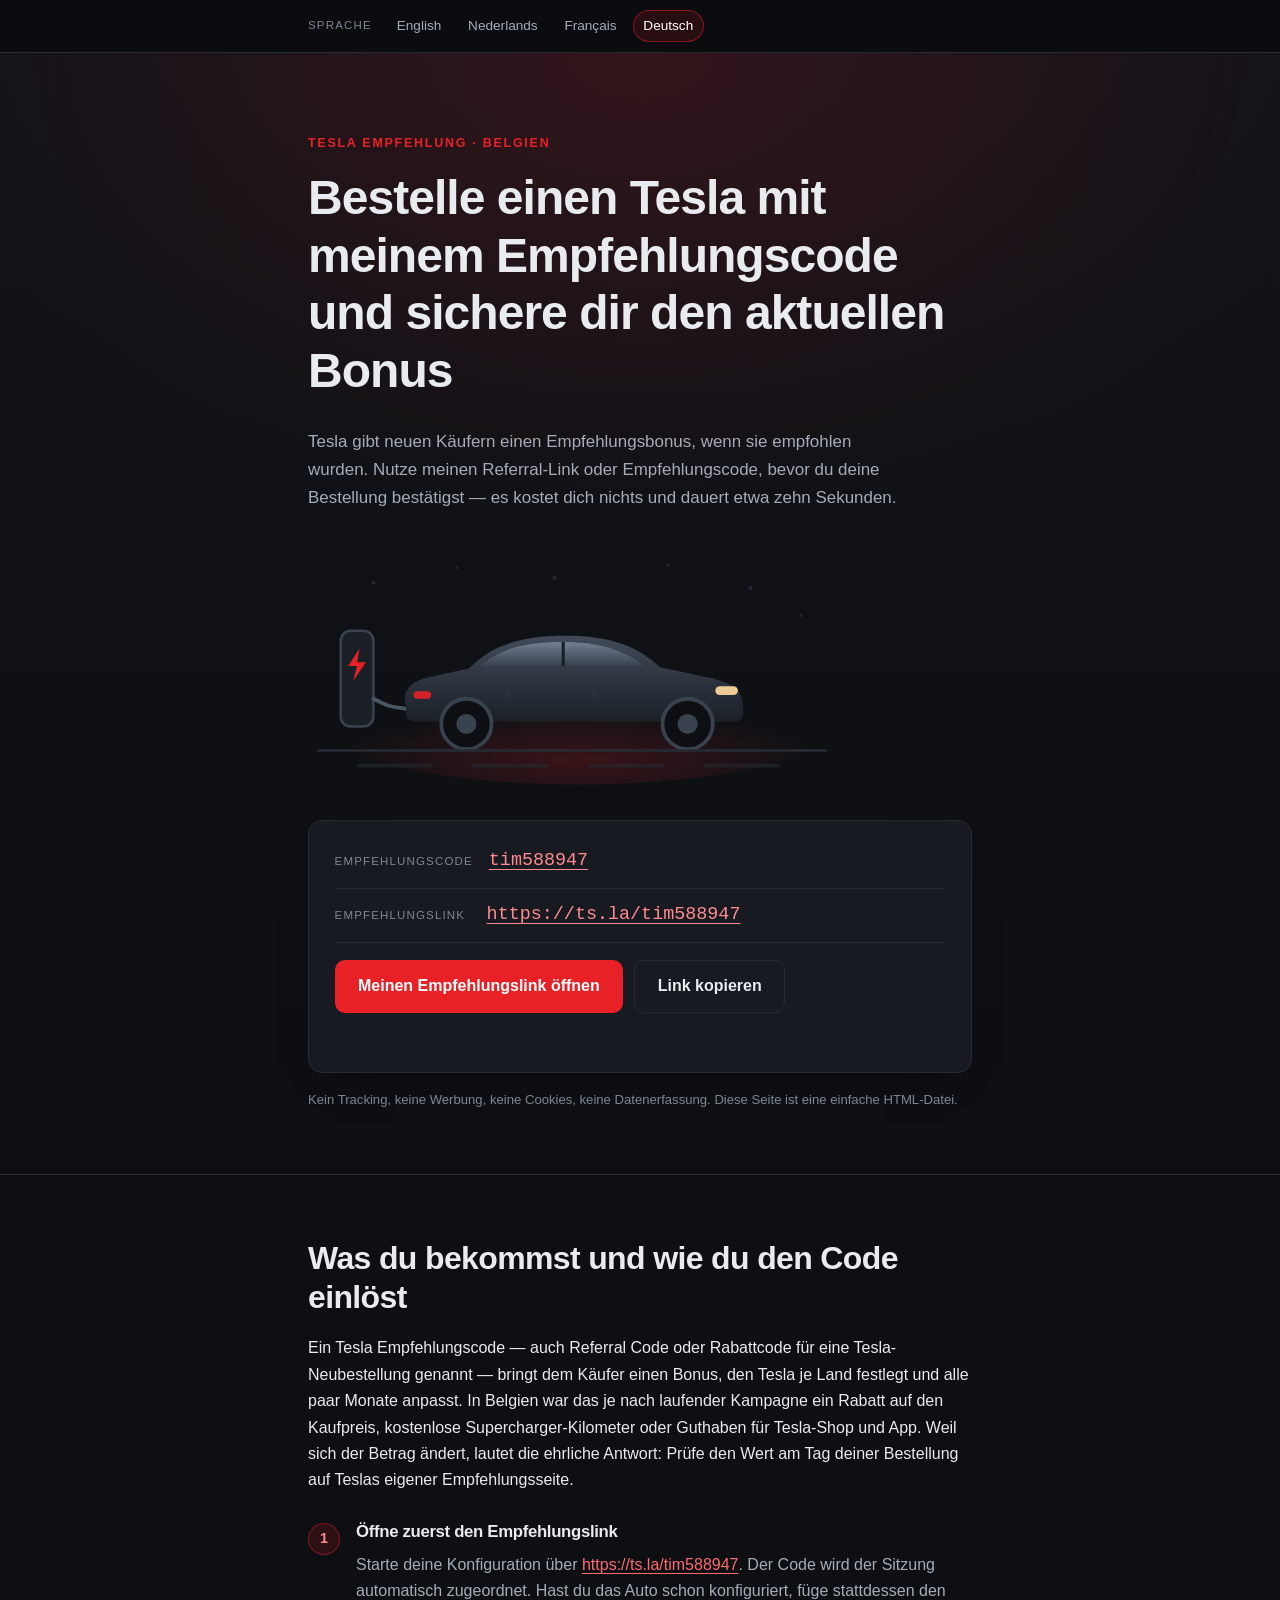
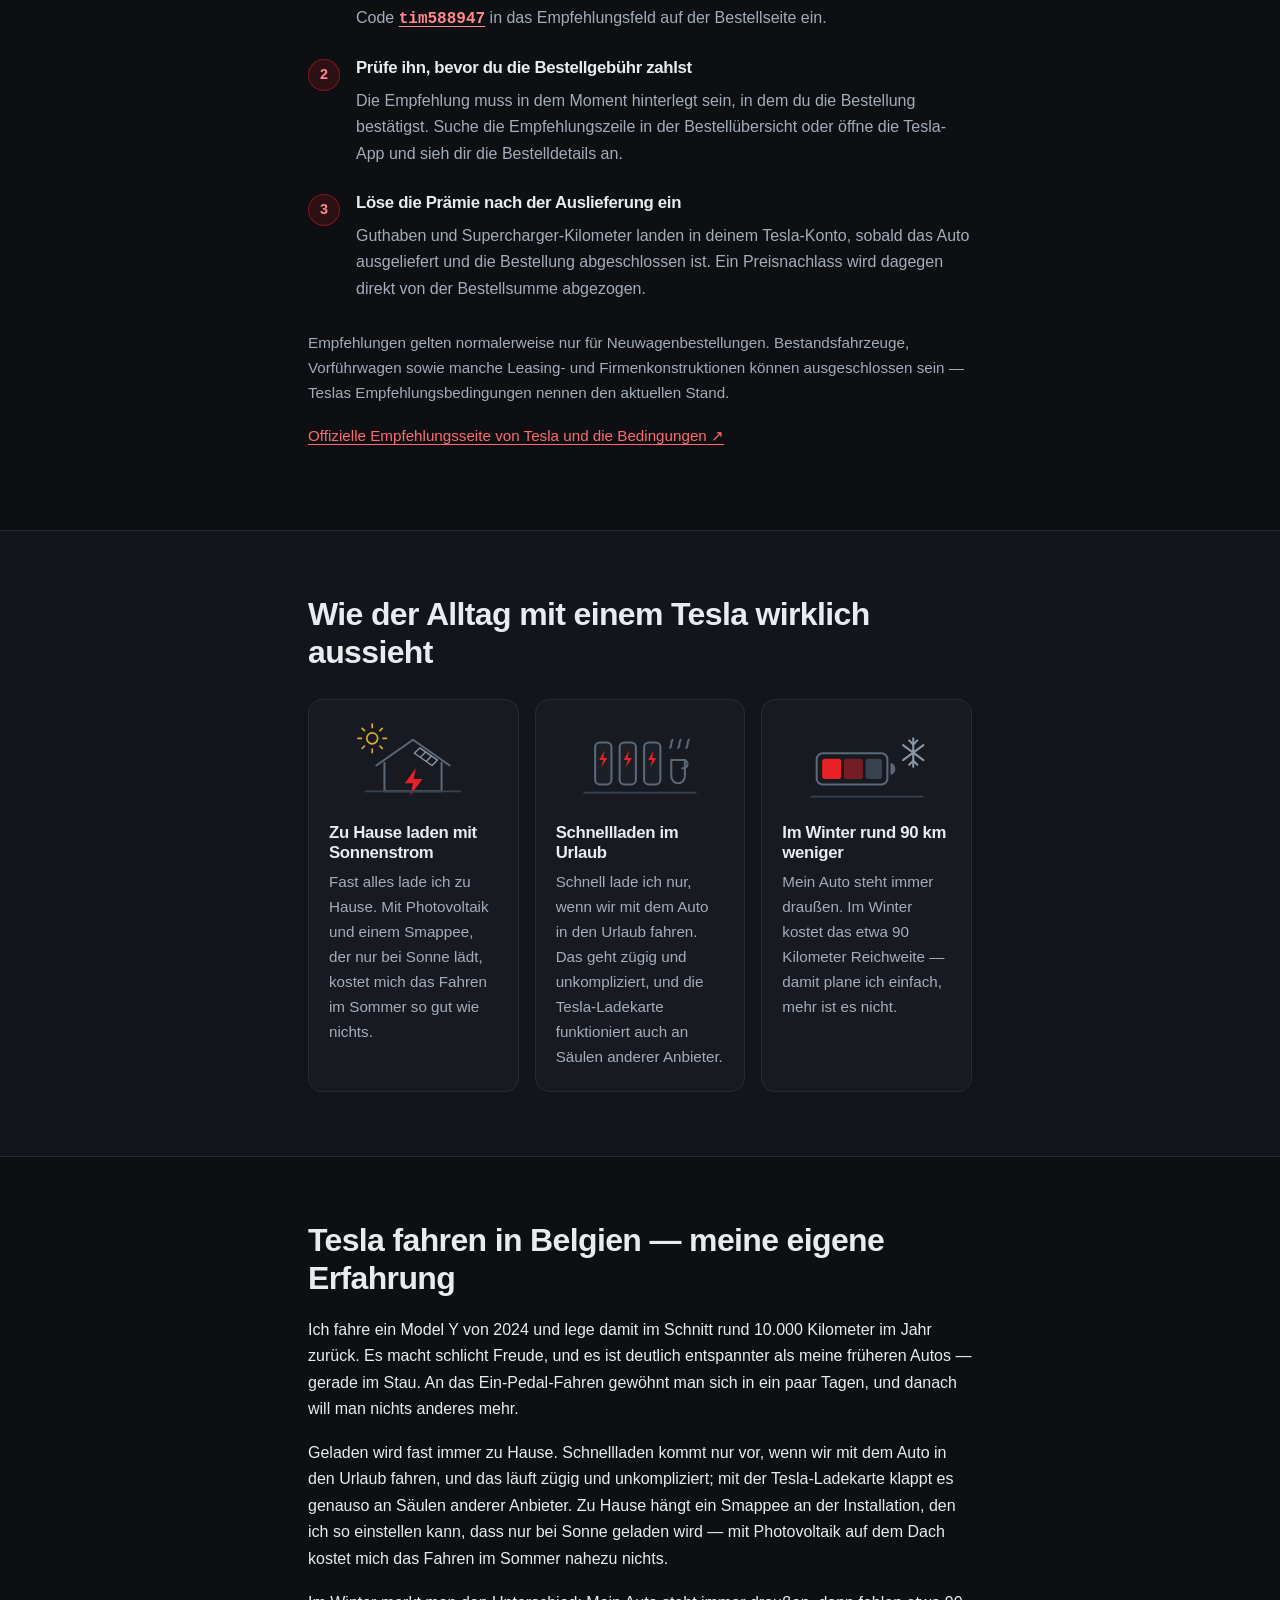
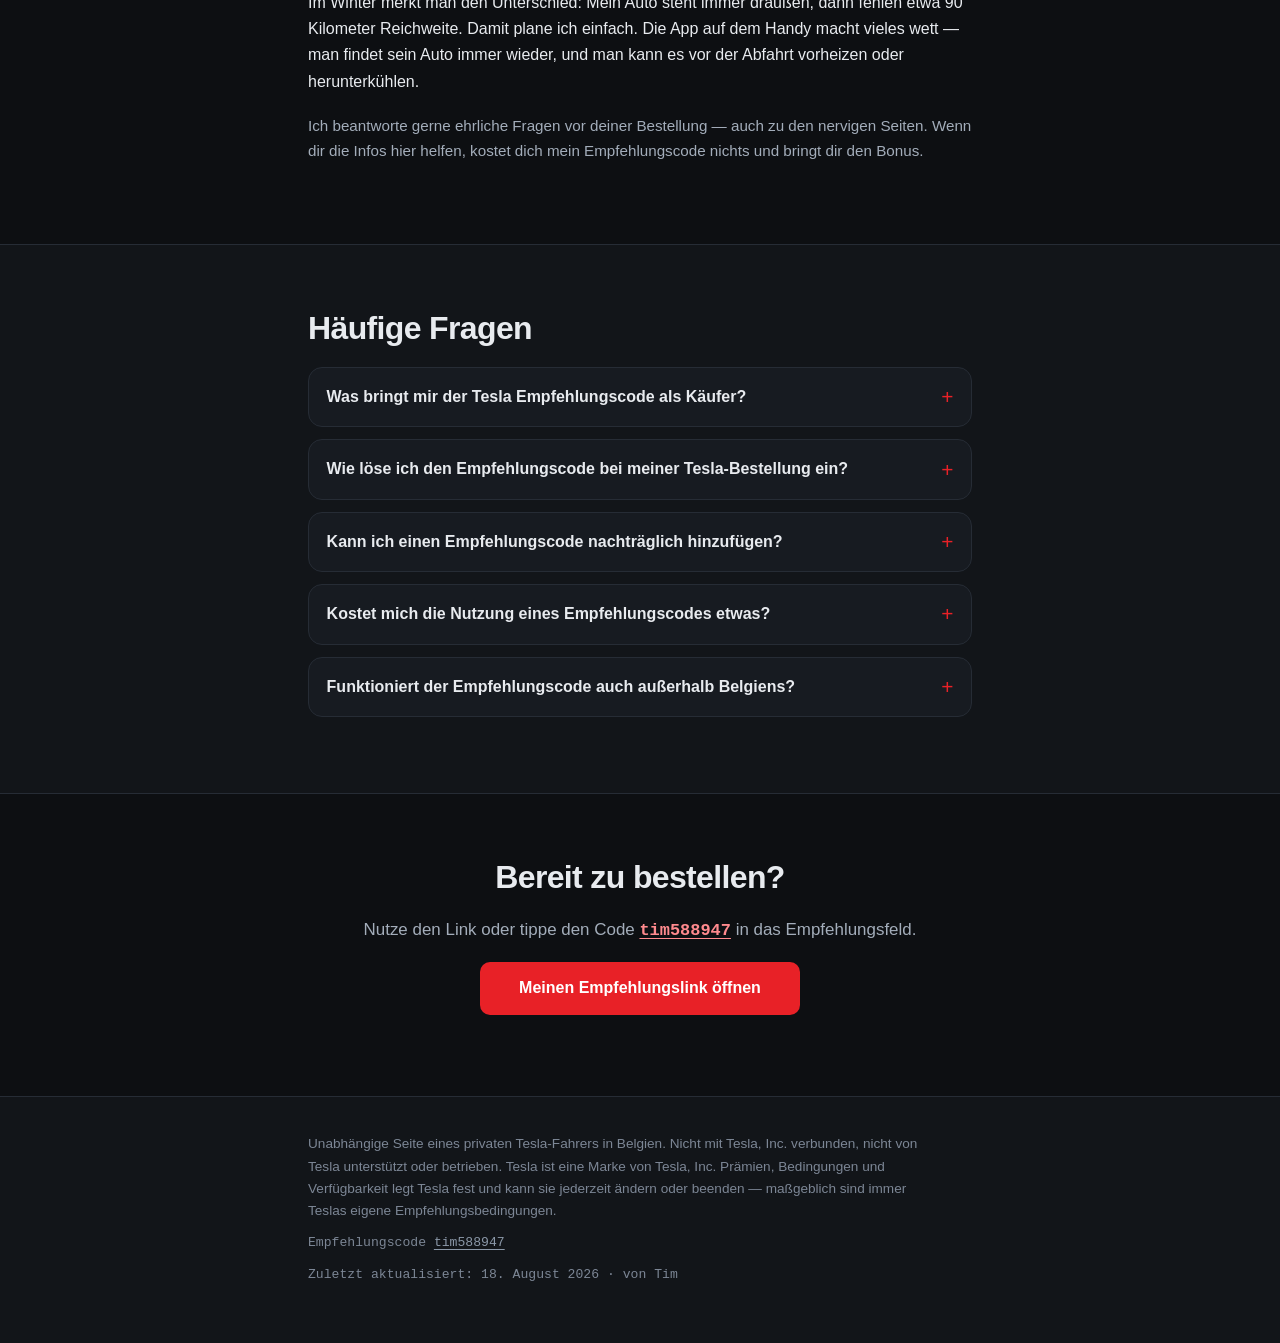
==== de.html @ b57e9cf2 "Replace the placeholder story with Tim's own experience The ownership section and the three cards ca" ====
<!doctype html>
<html lang="de">
<head>
<meta charset="utf-8">
<meta name="viewport" content="width=device-width, initial-scale=1">

<title>Tesla Empfehlungscode tim588947 — Bonus für deine Bestellung</title>
<meta name="description" content="Tesla Empfehlungscode tim588947 für deine Tesla-Bestellung. Link kopieren, Code vor der Bestätigung eintragen und den aktuellen Bonus sichern.">
<link rel="canonical" href="https://timdg01.github.io/tesla-referral/de.html">
<link rel="alternate" hreflang="en" href="https://timdg01.github.io/tesla-referral/">
<link rel="alternate" hreflang="nl" href="https://timdg01.github.io/tesla-referral/nl.html">
<link rel="alternate" hreflang="fr" href="https://timdg01.github.io/tesla-referral/fr.html">
<link rel="alternate" hreflang="de" href="https://timdg01.github.io/tesla-referral/de.html">
<link rel="alternate" hreflang="x-default" href="https://timdg01.github.io/tesla-referral/">
<meta name="theme-color" content="#0d0f12">
<meta name="robots" content="index, follow, max-image-preview:large, max-snippet:-1">

<!-- Open Graph -->
<meta property="og:type" content="website">
<meta property="og:site_name" content="Tesla referral · tim588947">
<meta property="og:title" content="Tesla Empfehlungscode tim588947 — Bonus für deine Bestellung">
<meta property="og:description" content="Tesla Empfehlungscode tim588947 für deine Tesla-Bestellung. Link kopieren, Code vor der Bestätigung eintragen und den aktuellen Bonus sichern.">
<meta property="og:url" content="https://timdg01.github.io/tesla-referral/de.html">
<meta property="og:locale" content="de_DE">
<meta property="og:locale:alternate" content="en_GB">
<meta property="og:locale:alternate" content="nl_BE">
<meta property="og:locale:alternate" content="fr_BE">
<meta property="og:image" content="https://timdg01.github.io/tesla-referral/img/og.png">
<meta property="og:image:width" content="1200">
<meta property="og:image:height" content="630">
<meta property="og:image:alt" content="Tesla referral code tim588947">

<!-- Twitter -->
<meta name="twitter:card" content="summary_large_image">
<meta name="twitter:title" content="Tesla Empfehlungscode tim588947 — Bonus für deine Bestellung">
<meta name="twitter:description" content="Tesla Empfehlungscode tim588947 für deine Tesla-Bestellung. Link kopieren, Code vor der Bestätigung eintragen und den aktuellen Bonus sichern.">
<meta name="twitter:image" content="https://timdg01.github.io/tesla-referral/img/og.png">
<meta name="twitter:image:alt" content="Tesla referral code tim588947">

<!-- Inline SVG favicon: no external request -->
<link rel="icon" href="data:image/svg+xml,%3Csvg xmlns='http://www.w3.org/2000/svg' viewBox='0 0 32 32'%3E%3Crect width='32' height='32' rx='7' fill='%230d0f12'/%3E%3Cpath d='M18.5 4L9 18h5.5L13 28l10-14.5h-5.5z' fill='%23e82127'/%3E%3C/svg%3E">

<link rel="stylesheet" href="style.css">
<script src="referral.js" defer></script>



<script type="application/ld+json">
{
  "@context": "https://schema.org",
  "@graph": [
    {
      "@type": "WebSite",
      "@id": "https://timdg01.github.io/tesla-referral/#website",
      "url": "https://timdg01.github.io/tesla-referral/",
      "name": "Tesla referral tim588947",
      "inLanguage": [
        "en",
        "nl",
        "fr",
        "de"
      ]
    },
    {
      "@type": "WebPage",
      "@id": "https://timdg01.github.io/tesla-referral/de.html#webpage",
      "url": "https://timdg01.github.io/tesla-referral/de.html",
      "name": "Tesla Empfehlungscode tim588947 — Bonus für deine Bestellung",
      "description": "Tesla Empfehlungscode tim588947 für deine Tesla-Bestellung. Link kopieren, Code vor der Bestätigung eintragen und den aktuellen Bonus sichern.",
      "inLanguage": "de",
      "isPartOf": {
        "@id": "https://timdg01.github.io/tesla-referral/#website"
      },
      "datePublished": "2026-08-18",
      "dateModified": "2026-08-18",
      "author": {
        "@type": "Person",
        "name": "Tim"
      },
      "primaryImageOfPage": {
        "@id": "https://timdg01.github.io/tesla-referral/img/og.png"
      }
    },
    {
      "@type": "FAQPage",
      "@id": "https://timdg01.github.io/tesla-referral/de.html#faq",
      "inLanguage": "de",
      "isPartOf": {
        "@id": "https://timdg01.github.io/tesla-referral/de.html#webpage"
      },
      "mainEntity": [
        {
          "@type": "Question",
          "name": "Was bringt mir der Tesla Empfehlungscode als Käufer?",
          "acceptedAnswer": {
            "@type": "Answer",
            "text": "Tesla legt die Prämie je Land fest und ändert sie regelmäßig. Je nach laufender Kampagne kann es ein Rabatt auf den Kaufpreis, kostenlose Supercharger-Kilometer oder Guthaben für die Tesla-App sein. Prüfe auf Teslas offizieller Empfehlungsseite, welcher Betrag am Tag deiner Bestellung gilt — diese Seite kann keinen konkreten Betrag versprechen."
          }
        },
        {
          "@type": "Question",
          "name": "Wie löse ich den Empfehlungscode bei meiner Tesla-Bestellung ein?",
          "acceptedAnswer": {
            "@type": "Answer",
            "text": "Öffne den Empfehlungslink, bevor du dein Auto konfigurierst, oder füge den Code in das Empfehlungsfeld auf der Bestellseite ein. Der Code muss hinterlegt sein, bevor du bestätigst und die Bestellgebühr zahlst. Prüfe danach, ob die Empfehlung in der Bestellübersicht oder in der Tesla-App erscheint."
          }
        },
        {
          "@type": "Question",
          "name": "Kann ich einen Empfehlungscode nachträglich hinzufügen?",
          "acceptedAnswer": {
            "@type": "Answer",
            "text": "Nein. Tesla zählt nur eine Empfehlung, die im Moment der Bestellung hinterlegt war. Nach der Bestätigung ist das Feld gesperrt, und der Support kann keinen Code mehr ergänzen. Wenn du noch nicht bestellt hast, nutze zuerst den Link."
          }
        },
        {
          "@type": "Question",
          "name": "Kostet mich die Nutzung eines Empfehlungscodes etwas?",
          "acceptedAnswer": {
            "@type": "Answer",
            "text": "Nein. Du zahlst exakt denselben Preis für das Auto. Das Empfehlungsprogramm ist Teslas eigenes Marketing: Der Käufer bekommt den aktuellen Bonus, der Empfehlende bekommt Guthaben von Tesla. Es gibt keine Zusatzkosten und keinen Vermittler."
          }
        },
        {
          "@type": "Question",
          "name": "Funktioniert der Empfehlungscode auch außerhalb Belgiens?",
          "acceptedAnswer": {
            "@type": "Answer",
            "text": "Der Code selbst ist nicht ans Land gebunden, die Prämie schon: Tesla steuert das Programm pro Markt, also kann das, was du in den Niederlanden, Frankreich oder Deutschland bekommst, von Belgien abweichen — in manchen Märkten ruht das Programm sogar. Prüfe vor der Bestellung Teslas Empfehlungsseite für dein Lieferland."
          }
        }
      ]
    }
  ]
}
</script>
</head>

<body>
<a class="skip-link" href="#main">Zum Inhalt springen</a>

<nav class="langbar" aria-label="Sprache">
  <div class="wrap">
    <span class="langbar-label">Sprache</span>
    <div class="langbar-links">
      <a href="./" hreflang="en" lang="en">English</a>
      <a href="nl.html" hreflang="nl" lang="nl">Nederlands</a>
      <a href="fr.html" hreflang="fr" lang="fr">Français</a>
      <a href="de.html" hreflang="de" lang="de" aria-current="page" class="is-current">Deutsch</a>
    </div>
  </div>
</nav>

<main id="main">

  <section class="hero">
    <div class="wrap">
      <p class="eyebrow">Tesla Empfehlung · Belgien</p>
      <h1>Bestelle einen Tesla mit meinem Empfehlungscode und sichere dir den aktuellen Bonus</h1>
      <p class="lede">Tesla gibt neuen Käufern einen Empfehlungsbonus, wenn sie empfohlen wurden. Nutze meinen Referral-Link oder Empfehlungscode, bevor du deine Bestellung bestätigst — es kostet dich nichts und dauert etwa zehn Sekunden.</p>

      <img class="hero-art" src="img/hero-car.svg" alt="Illustration eines Elektroautos, das nachts an einer Ladesäule hängt" width="420" height="200">

      <div class="card card--code">
        <div class="code-row">
          <span class="code-label">Empfehlungscode</span>
          <a class="code-value code-value--link" data-ref-link data-ref-code href="https://ts.la/tim588947" rel="nofollow noopener">tim588947</a>
        </div>
        <div class="code-row">
          <span class="code-label">Empfehlungslink</span>
          <a class="code-value code-value--link" data-ref-link data-ref-url href="https://ts.la/tim588947" rel="nofollow noopener">https://ts.la/tim588947</a>
        </div>

        <div class="actions">
          <a class="btn btn--primary" data-ref-link href="https://ts.la/tim588947" rel="nofollow noopener">Meinen Empfehlungslink öffnen</a>
          <button class="btn btn--ghost" type="button" data-copy="url"
                  data-copied-msg="In die Zwischenablage kopiert: " data-fail-msg="Kopieren fehlgeschlagen — der Link ist markiert, drücke Strg/Cmd + C.">
            <span class="btn-default">Link kopieren</span>
            <span class="btn-done">Kopiert</span>
          </button>
        </div>
        <p class="status" id="copy-status" role="status" aria-live="polite"></p>
      </div>

      <p class="micro">Kein Tracking, keine Werbung, keine Cookies, keine Datenerfassung. Diese Seite ist eine einfache HTML-Datei.</p>
    </div>
  </section>

  <section class="section" id="how-it-works" aria-labelledby="how-it-works-title">
    <div class="wrap">
      <h2 id="how-it-works-title">Was du bekommst und wie du den Code einlöst</h2>
      <p>Ein Tesla Empfehlungscode — auch Referral Code oder Rabattcode für eine Tesla-Neubestellung genannt — bringt dem Käufer einen Bonus, den Tesla je Land festlegt und alle paar Monate anpasst. In Belgien war das je nach laufender Kampagne ein Rabatt auf den Kaufpreis, kostenlose Supercharger-Kilometer oder Guthaben für Tesla-Shop und App. Weil sich der Betrag ändert, lautet die ehrliche Antwort: Prüfe den Wert am Tag deiner Bestellung auf Teslas eigener Empfehlungsseite.</p>

      <ol class="steps">
        <li>
          <h3>Öffne zuerst den Empfehlungslink</h3>
          <p>Starte deine Konfiguration über <a data-ref-link data-ref-url href="https://ts.la/tim588947" rel="nofollow noopener">https://ts.la/tim588947</a>. Der Code wird der Sitzung automatisch zugeordnet. Hast du das Auto schon konfiguriert, füge stattdessen den Code <a class="code-inline" data-ref-link data-ref-code href="https://ts.la/tim588947" rel="nofollow noopener">tim588947</a> in das Empfehlungsfeld auf der Bestellseite ein.</p>
        </li>
        <li>
          <h3>Prüfe ihn, bevor du die Bestellgebühr zahlst</h3>
          <p>Die Empfehlung muss in dem Moment hinterlegt sein, in dem du die Bestellung bestätigst. Suche die Empfehlungszeile in der Bestellübersicht oder öffne die Tesla-App und sieh dir die Bestelldetails an.</p>
        </li>
        <li>
          <h3>Löse die Prämie nach der Auslieferung ein</h3>
          <p>Guthaben und Supercharger-Kilometer landen in deinem Tesla-Konto, sobald das Auto ausgeliefert und die Bestellung abgeschlossen ist. Ein Preisnachlass wird dagegen direkt von der Bestellsumme abgezogen.</p>
        </li>
      </ol>

      <p class="note">Empfehlungen gelten normalerweise nur für Neuwagenbestellungen. Bestandsfahrzeuge, Vorführwagen sowie manche Leasing- und Firmenkonstruktionen können ausgeschlossen sein — Teslas Empfehlungsbedingungen nennen den aktuellen Stand.</p>
      <p class="note"><a class="out" href="https://www.tesla.com/support/referral-program" rel="noopener" target="_blank">Offizielle Empfehlungsseite von Tesla und die Bedingungen</a></p>
    </div>
  </section>

  <section class="section section--alt" id="ownership" aria-labelledby="gallery-title">
    <div class="wrap">
      <h2 id="gallery-title">Wie der Alltag mit einem Tesla wirklich aussieht</h2>
      <ul class="features">
        <li class="feature">
          <img src="img/home-charging.svg" alt="Zu Hause laden mit Sonnenstrom" width="200" height="140" loading="lazy" decoding="async">
          <h3>Zu Hause laden mit Sonnenstrom</h3>
          <p>Fast alles lade ich zu Hause. Mit Photovoltaik und einem Smappee, der nur bei Sonne lädt, kostet mich das Fahren im Sommer so gut wie nichts.</p>
        </li>
        <li class="feature">
          <img src="img/supercharger.svg" alt="Schnellladen im Urlaub" width="200" height="140" loading="lazy" decoding="async">
          <h3>Schnellladen im Urlaub</h3>
          <p>Schnell lade ich nur, wenn wir mit dem Auto in den Urlaub fahren. Das geht zügig und unkompliziert, und die Tesla-Ladekarte funktioniert auch an Säulen anderer Anbieter.</p>
        </li>
        <li class="feature">
          <img src="img/winter-range.svg" alt="Im Winter rund 90 km weniger" width="200" height="140" loading="lazy" decoding="async">
          <h3>Im Winter rund 90 km weniger</h3>
          <p>Mein Auto steht immer draußen. Im Winter kostet das etwa 90 Kilometer Reichweite — damit plane ich einfach, mehr ist es nicht.</p>
        </li>
      </ul>
    </div>
  </section>

  <section class="section" id="my-tesla" aria-labelledby="my-tesla-title">
    <div class="wrap">
      <h2 id="my-tesla-title">Tesla fahren in Belgien — meine eigene Erfahrung</h2>
      <p>Ich fahre ein Model Y von 2024 und lege damit im Schnitt rund 10.000 Kilometer im Jahr zurück. Es macht schlicht Freude, und es ist deutlich entspannter als meine früheren Autos — gerade im Stau. An das Ein-Pedal-Fahren gewöhnt man sich in ein paar Tagen, und danach will man nichts anderes mehr.</p>
      <p>Geladen wird fast immer zu Hause. Schnellladen kommt nur vor, wenn wir mit dem Auto in den Urlaub fahren, und das läuft zügig und unkompliziert; mit der Tesla-Ladekarte klappt es genauso an Säulen anderer Anbieter. Zu Hause hängt ein Smappee an der Installation, den ich so einstellen kann, dass nur bei Sonne geladen wird — mit Photovoltaik auf dem Dach kostet mich das Fahren im Sommer nahezu nichts.</p>
      <p>Im Winter merkt man den Unterschied: Mein Auto steht immer draußen, dann fehlen etwa 90 Kilometer Reichweite. Damit plane ich einfach. Die App auf dem Handy macht vieles wett — man findet sein Auto immer wieder, und man kann es vor der Abfahrt vorheizen oder herunterkühlen.</p>
      <p class="note">Ich beantworte gerne ehrliche Fragen vor deiner Bestellung — auch zu den nervigen Seiten. Wenn dir die Infos hier helfen, kostet dich mein Empfehlungscode nichts und bringt dir den Bonus.</p>
    </div>
  </section>

  <section class="section section--alt" id="faq" aria-labelledby="faq-title">
    <div class="wrap">
      <h2 id="faq-title">Häufige Fragen</h2>
      <details class="faq">
        <summary>Was bringt mir der Tesla Empfehlungscode als Käufer?</summary>
        <p>Tesla legt die Prämie je Land fest und ändert sie regelmäßig. Je nach laufender Kampagne kann es ein Rabatt auf den Kaufpreis, kostenlose Supercharger-Kilometer oder Guthaben für die Tesla-App sein. Prüfe auf Teslas offizieller Empfehlungsseite, welcher Betrag am Tag deiner Bestellung gilt — diese Seite kann keinen konkreten Betrag versprechen.</p>
      </details>
      <details class="faq">
        <summary>Wie löse ich den Empfehlungscode bei meiner Tesla-Bestellung ein?</summary>
        <p>Öffne den Empfehlungslink, bevor du dein Auto konfigurierst, oder füge den Code in das Empfehlungsfeld auf der Bestellseite ein. Der Code muss hinterlegt sein, bevor du bestätigst und die Bestellgebühr zahlst. Prüfe danach, ob die Empfehlung in der Bestellübersicht oder in der Tesla-App erscheint.</p>
      </details>
      <details class="faq">
        <summary>Kann ich einen Empfehlungscode nachträglich hinzufügen?</summary>
        <p>Nein. Tesla zählt nur eine Empfehlung, die im Moment der Bestellung hinterlegt war. Nach der Bestätigung ist das Feld gesperrt, und der Support kann keinen Code mehr ergänzen. Wenn du noch nicht bestellt hast, nutze zuerst den Link.</p>
      </details>
      <details class="faq">
        <summary>Kostet mich die Nutzung eines Empfehlungscodes etwas?</summary>
        <p>Nein. Du zahlst exakt denselben Preis für das Auto. Das Empfehlungsprogramm ist Teslas eigenes Marketing: Der Käufer bekommt den aktuellen Bonus, der Empfehlende bekommt Guthaben von Tesla. Es gibt keine Zusatzkosten und keinen Vermittler.</p>
      </details>
      <details class="faq">
        <summary>Funktioniert der Empfehlungscode auch außerhalb Belgiens?</summary>
        <p>Der Code selbst ist nicht ans Land gebunden, die Prämie schon: Tesla steuert das Programm pro Markt, also kann das, was du in den Niederlanden, Frankreich oder Deutschland bekommst, von Belgien abweichen — in manchen Märkten ruht das Programm sogar. Prüfe vor der Bestellung Teslas Empfehlungsseite für dein Lieferland.</p>
      </details>
    </div>
  </section>

  <section class="section section--cta" aria-labelledby="cta-title">
    <div class="wrap">
      <h2 id="cta-title">Bereit zu bestellen?</h2>
      <p class="lede">Nutze den Link oder tippe den Code <a class="code-inline" data-ref-link data-ref-code href="https://ts.la/tim588947" rel="nofollow noopener">tim588947</a> in das Empfehlungsfeld.</p>
      <p class="actions actions--center">
        <a class="btn btn--primary" data-ref-link href="https://ts.la/tim588947" rel="nofollow noopener">Meinen Empfehlungslink öffnen</a>
      </p>
    </div>
  </section>

</main>

<footer class="footer">
  <div class="wrap">
    <p>Unabhängige Seite eines privaten Tesla-Fahrers in Belgien. Nicht mit Tesla, Inc. verbunden, nicht von Tesla unterstützt oder betrieben. Tesla ist eine Marke von Tesla, Inc. Prämien, Bedingungen und Verfügbarkeit legt Tesla fest und kann sie jederzeit ändern oder beenden — maßgeblich sind immer Teslas eigene Empfehlungsbedingungen.</p>
    <p class="micro">Empfehlungscode <a class="code-link" data-ref-link data-ref-code href="https://ts.la/tim588947" rel="nofollow noopener">tim588947</a></p>
    <p class="micro">Zuletzt aktualisiert: <time datetime="2026-08-18">18. August 2026</time> · von Tim</p>
  </div>
</footer>

</body>
</html>
---- style.css ----
/* Tesla referral — mobile-first, dark theme, system fonts only, no external assets. */

:root {
  --bg: #0d0f12;
  --bg-alt: #121519;
  --card: #171b21;
  --line: #262c35;
  --text: #e8ebef;
  --muted: #a3adba;
  --accent: #e82127;
  --accent-soft: rgba(232, 33, 39, 0.14);
  --radius: 14px;
  --wrap: 44rem;
  --font: -apple-system, BlinkMacSystemFont, "Segoe UI", Roboto, "Helvetica Neue",
          Arial, "Noto Sans", sans-serif;
  --mono: ui-monospace, SFMono-Regular, "SF Mono", Menlo, Consolas,
          "Liberation Mono", monospace;
}

*, *::before, *::after { box-sizing: border-box; }

html { -webkit-text-size-adjust: 100%; scroll-behavior: smooth; }

body {
  margin: 0;
  background: var(--bg);
  color: var(--text);
  font-family: var(--font);
  font-size: 1rem;
  line-height: 1.65;
  -webkit-font-smoothing: antialiased;
}

.wrap {
  width: 100%;
  max-width: var(--wrap);
  margin-inline: auto;
  padding-inline: 1.25rem;
}

/* ---------- typography ---------- */

h1, h2, h3 { line-height: 1.2; margin: 0 0 0.6em; letter-spacing: -0.02em; }
h1 { font-size: clamp(1.9rem, 6vw, 3rem); font-weight: 700; }
h2 { font-size: clamp(1.4rem, 4.4vw, 2rem); font-weight: 650; }
h3 { font-size: 1.05rem; font-weight: 650; }
p { margin: 0 0 1.1rem; }
strong { color: #fff; font-weight: 650; }

a { color: #ff6b70; text-decoration: underline; text-underline-offset: 3px; }
a:hover { color: #ff9296; }

.eyebrow {
  margin: 0 0 1rem;
  font-size: 0.78rem;
  font-weight: 650;
  letter-spacing: 0.14em;
  text-transform: uppercase;
  color: var(--accent);
}

.lede { font-size: 1.06rem; color: var(--muted); max-width: 38rem; }
.note { color: var(--muted); font-size: 0.95rem; }
.micro { color: #7c8695; font-size: 0.82rem; margin: 0; }

.skip-link {
  position: absolute;
  left: -9999px;
  padding: 0.6rem 1rem;
  background: var(--accent);
  color: #fff;
  border-radius: 0 0 8px 0;
}
.skip-link:focus { left: 0; top: 0; z-index: 10; }

:focus-visible {
  outline: 2px solid #ff6b70;
  outline-offset: 3px;
  border-radius: 4px;
}

/* ---------- hero ---------- */

.hero {
  padding: 3.5rem 0 2.75rem;
  background:
    radial-gradient(80% 60% at 50% 0%, rgba(232, 33, 39, 0.16), transparent 70%),
    linear-gradient(180deg, #101318 0%, var(--bg) 100%);
  border-bottom: 1px solid var(--line);
}

.card {
  background: var(--card);
  border: 1px solid var(--line);
  border-radius: var(--radius);
  padding: 1.25rem;
  margin: 1.75rem 0 1rem;
}

.card--code { box-shadow: 0 18px 40px -28px rgba(0, 0, 0, 0.9); }

.code-row {
  display: flex;
  flex-direction: column;
  gap: 0.15rem;
  padding: 0.7rem 0;
  border-bottom: 1px solid var(--line);
}
.code-row:first-child { padding-top: 0; }

.code-label {
  font-size: 0.72rem;
  letter-spacing: 0.1em;
  text-transform: uppercase;
  color: #7c8695;
}

.code-value {
  font-family: var(--mono);
  font-size: 1.05rem;
  color: #fff;
  word-break: break-all;
}
.code-value--link { color: #ff8a8e; text-decoration: underline; text-underline-offset: 4px; }
.code-value--link:hover { color: #ffb3b6; }

/* the referral code where it appears inside a sentence */
.code-inline {
  font-family: var(--mono);
  font-weight: 650;
  color: #ff8a8e;
  white-space: nowrap;
  text-underline-offset: 3px;
}
.out::after { content: " \2197"; text-decoration: none; }
.code-link { color: #8b98a8; text-underline-offset: 3px; }
.code-link:hover { color: #ff8a8e; }

/* ---------- buttons ---------- */

.actions {
  display: flex;
  flex-wrap: wrap;
  gap: 0.7rem;
  margin-top: 1.1rem;
}
.actions--center { justify-content: center; }

.btn {
  flex: 1 1 12rem;
  display: inline-flex;
  align-items: center;
  justify-content: center;
  min-height: 3rem;
  padding: 0.75rem 1.4rem;
  border: 1px solid transparent;
  border-radius: 10px;
  font: inherit;
  font-weight: 650;
  text-decoration: none;
  cursor: pointer;
  transition: background-color 0.15s ease, border-color 0.15s ease, transform 0.1s ease;
}
.btn:active { transform: translateY(1px); }

.btn--primary { background: var(--accent); color: #fff; }
.btn--primary:hover { background: #ff3238; color: #fff; }

.btn--ghost {
  background: transparent;
  border-color: var(--line);
  color: var(--text);
}
.btn--ghost:hover { border-color: #3b4552; background: #1c2129; }

.btn-done { display: none; }
.btn.is-copied { border-color: var(--accent); color: #ff8a8e; background: var(--accent-soft); }
.btn.is-copied .btn-default { display: none; }
.btn.is-copied .btn-done { display: inline; }

.status {
  min-height: 1.4rem;
  margin: 0.7rem 0 0;
  font-size: 0.85rem;
  color: var(--muted);
}

/* ---------- sections ---------- */

.section { padding: 3rem 0; }
.section--alt { background: var(--bg-alt); border-block: 1px solid var(--line); }
.section--cta { text-align: center; padding-bottom: 3.5rem; }
.section--cta .lede { margin-inline: auto; }
.section--cta .actions { justify-content: center; }
.section--cta .btn { flex: 0 1 20rem; }

.steps {
  list-style: none;
  counter-reset: step;
  margin: 1.75rem 0;
  padding: 0;
}
.steps li {
  counter-increment: step;
  position: relative;
  padding: 0 0 0 3rem;
  margin-bottom: 1.6rem;
}
.steps li::before {
  content: counter(step);
  position: absolute;
  left: 0;
  top: 0.05rem;
  width: 2rem;
  height: 2rem;
  display: grid;
  place-items: center;
  border-radius: 50%;
  background: var(--accent-soft);
  border: 1px solid rgba(232, 33, 39, 0.45);
  color: #ff8a8e;
  font-size: 0.9rem;
  font-weight: 700;
  font-variant-numeric: tabular-nums;
}
.steps p { margin: 0; color: var(--muted); }

/* ---------- faq ---------- */

.faq {
  border: 1px solid var(--line);
  border-radius: var(--radius);
  background: var(--card);
  margin-bottom: 0.75rem;
  overflow: hidden;
}
.faq summary {
  padding: 1rem 2.75rem 1rem 1.1rem;
  font-weight: 650;
  cursor: pointer;
  list-style: none;
  position: relative;
}
.faq summary::-webkit-details-marker { display: none; }
.faq summary::after {
  content: "+";
  position: absolute;
  right: 1.1rem;
  top: 50%;
  transform: translateY(-50%);
  font-size: 1.3rem;
  font-weight: 400;
  color: var(--accent);
  line-height: 1;
}
.faq[open] summary::after { content: "\2212"; }
.faq[open] summary { border-bottom: 1px solid var(--line); }
.faq p { margin: 0; padding: 1rem 1.1rem; color: var(--muted); }

/* ---------- footer ---------- */

.footer {
  padding: 2.25rem 0 3rem;
  border-top: 1px solid var(--line);
  background: var(--bg-alt);
  color: #7c8695;
  font-size: 0.85rem;
}
.footer p { margin: 0 0 0.6rem; max-width: 40rem; }
.footer .micro { font-family: var(--mono); }

/* ---------- language bar ---------- */

.langbar {
  background: #0a0c0f;
  border-bottom: 1px solid var(--line);
  font-size: 0.85rem;
}
.langbar .wrap {
  display: flex;
  flex-wrap: wrap;
  align-items: center;
  gap: 0.4rem 0.9rem;
  padding-block: 0.6rem;
}
.langbar-label {
  color: #7c8695;
  font-size: 0.72rem;
  letter-spacing: 0.1em;
  text-transform: uppercase;
}
.langbar-links { display: flex; flex-wrap: wrap; gap: 0.35rem; }
.langbar a {
  padding: 0.25rem 0.6rem;
  border-radius: 999px;
  border: 1px solid transparent;
  color: var(--muted);
  text-decoration: none;
}
.langbar a:hover { color: #fff; border-color: var(--line); }
.langbar a.is-current {
  color: #fff;
  border-color: rgba(232, 33, 39, 0.5);
  background: var(--accent-soft);
}

/* ---------- illustrations ---------- */

.hero-art {
  display: block;
  width: 100%;
  max-width: 27rem;
  height: auto;
  margin: 1.75rem 0 0;
}

.features {
  list-style: none;
  margin: 1.75rem 0 0;
  padding: 0;
  display: grid;
  gap: 1rem;
}
.feature {
  background: var(--card);
  border: 1px solid var(--line);
  border-radius: var(--radius);
  padding: 1.1rem 1.25rem 1.35rem;
}
.feature img {
  display: block;
  width: 100%;
  max-width: 10rem;
  height: auto;
  margin: 0 auto 0.6rem;
}
.feature h3 { margin-bottom: 0.35rem; }
.feature p { margin: 0; color: var(--muted); font-size: 0.95rem; }

/* ---------- larger screens ---------- */

@media (min-width: 40rem) {
  .hero { padding: 5rem 0 4rem; }
  .section { padding: 4rem 0; }
  .card { padding: 1.6rem; }
  .code-row {
    flex-direction: row;
    align-items: baseline;
    gap: 1rem;
  }
  .code-label { flex: 0 0 8.5rem; }
  .code-value { font-size: 1.15rem; }
  .btn { flex: 0 1 auto; }
  .hero-art { max-width: 33rem; }
  .features { grid-template-columns: repeat(3, 1fr); }
  .feature img { max-width: 8.5rem; }
}

@media (prefers-reduced-motion: reduce) {
  html { scroll-behavior: auto; }
  * { transition: none !important; animation: none !important; }
}
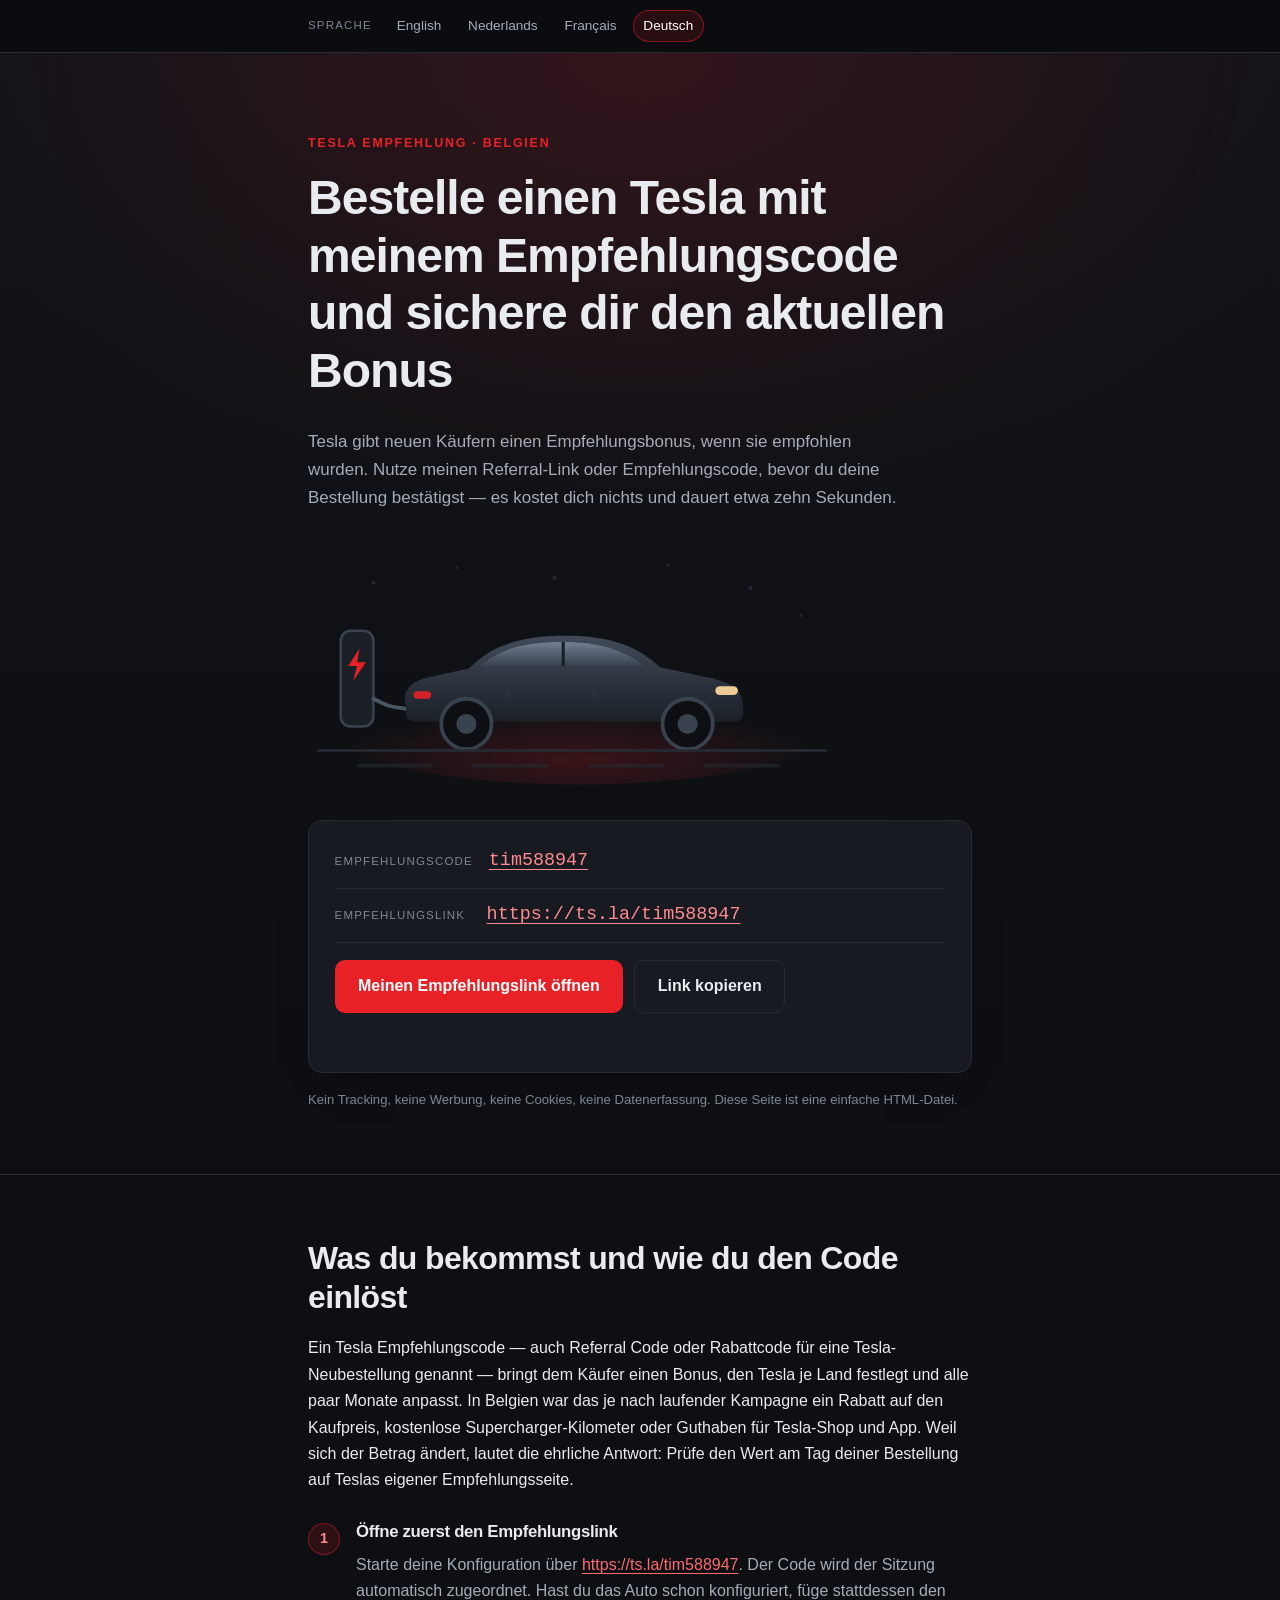
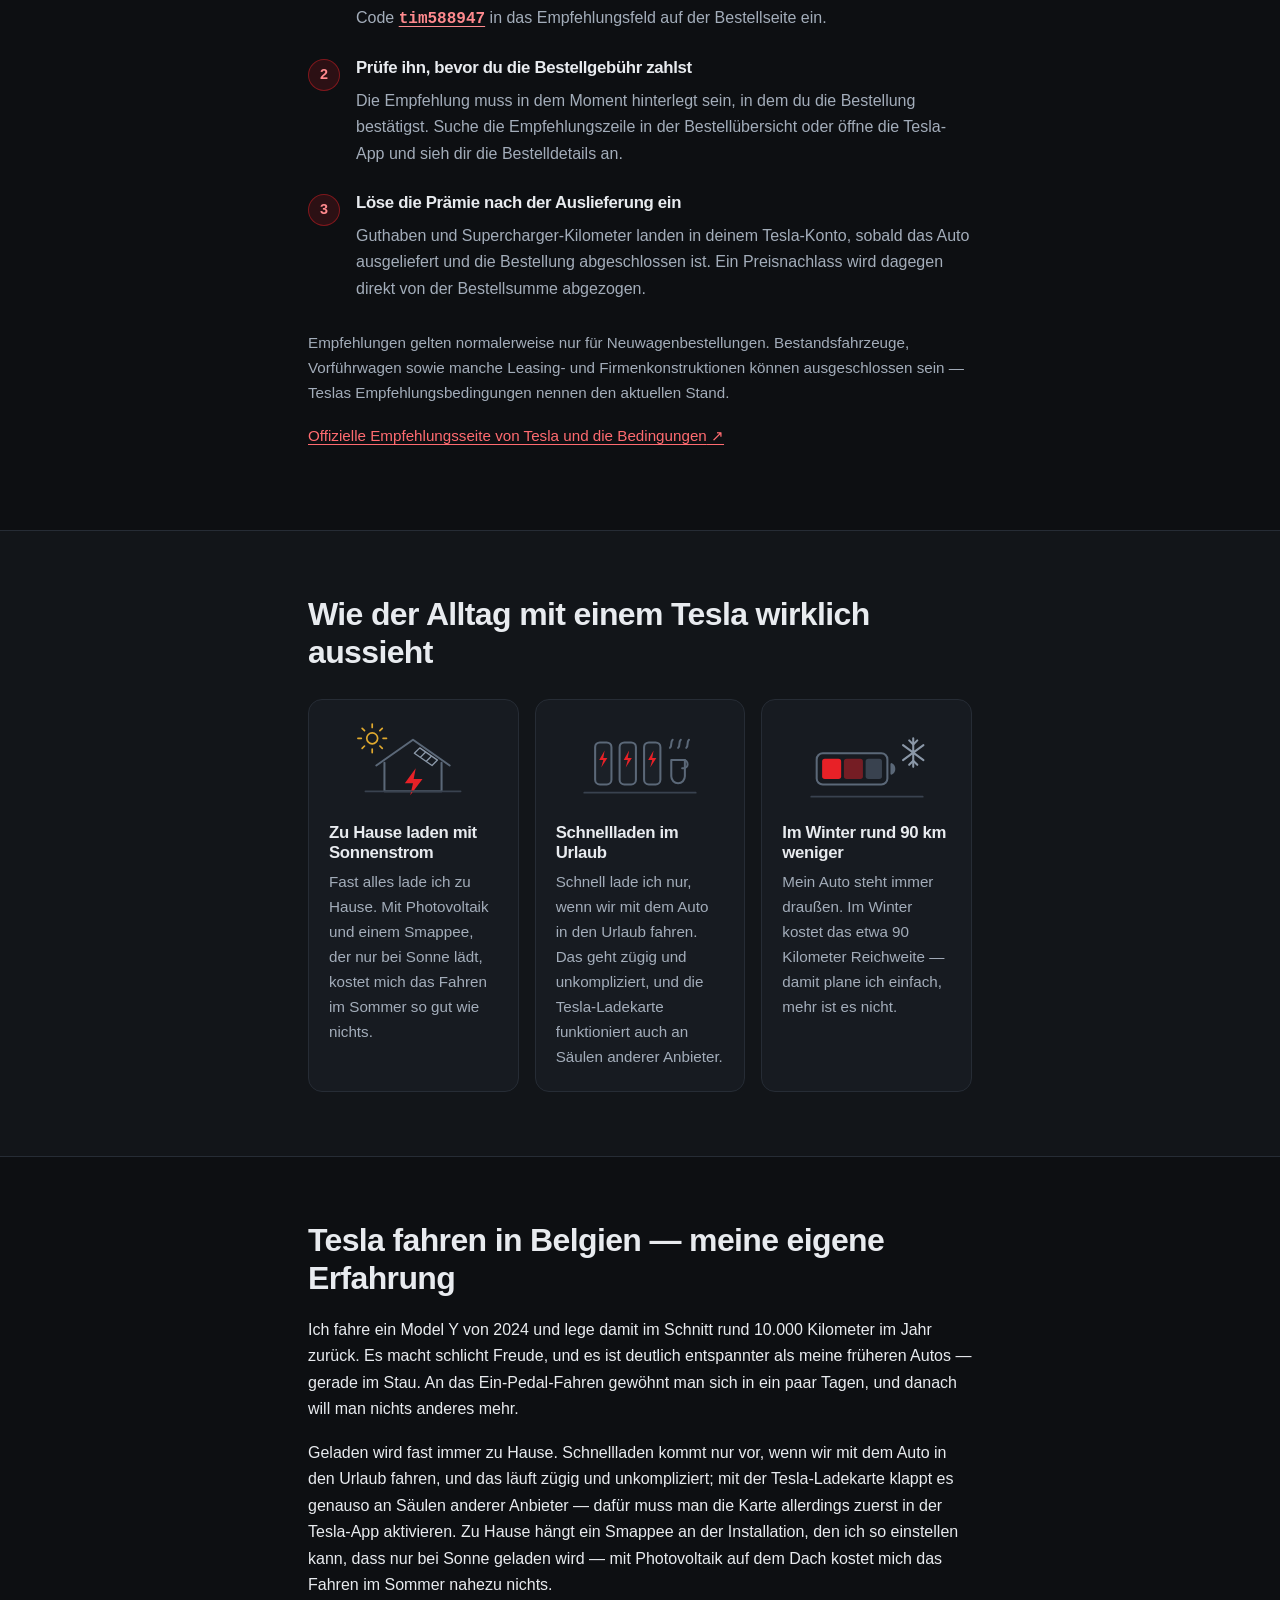
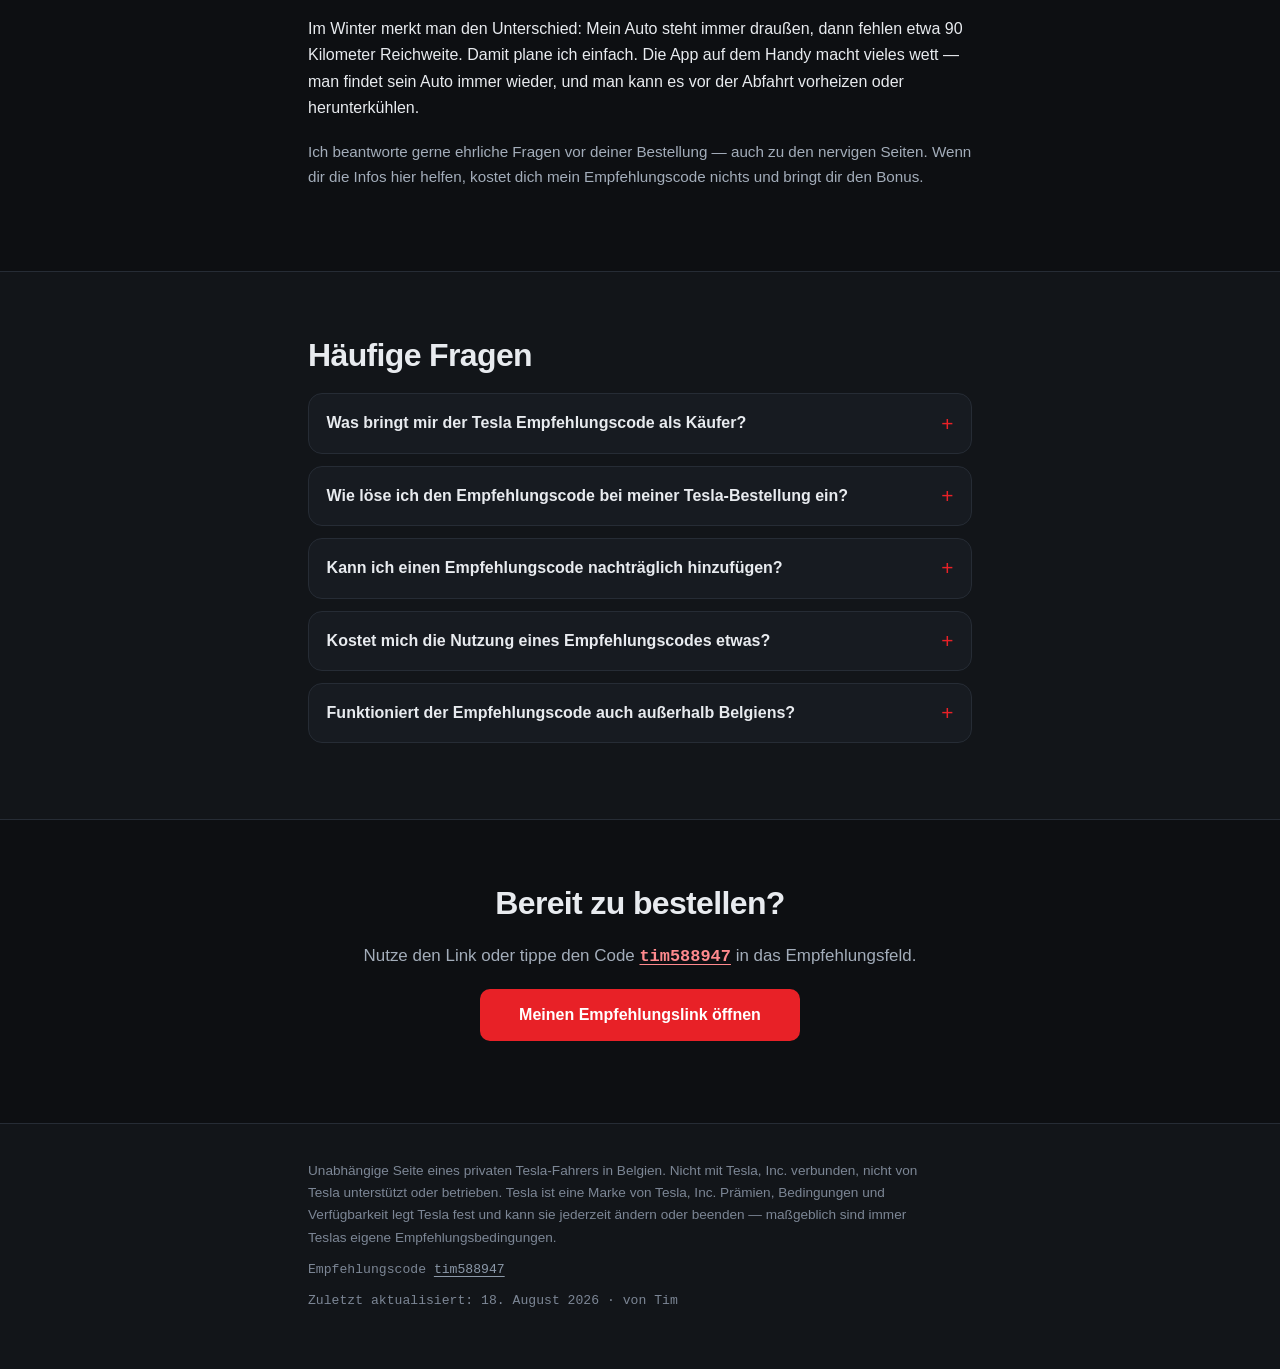
==== commit a71fe2d3: "Note that the Tesla card needs activating in the app Charging at third-party chargers with the Tesla" ====
--- a/de.html
+++ b/de.html
@@ -238,7 +238,7 @@
     <div class="wrap">
       <h2 id="my-tesla-title">Tesla fahren in Belgien — meine eigene Erfahrung</h2>
       <p>Ich fahre ein Model Y von 2024 und lege damit im Schnitt rund 10.000 Kilometer im Jahr zurück. Es macht schlicht Freude, und es ist deutlich entspannter als meine früheren Autos — gerade im Stau. An das Ein-Pedal-Fahren gewöhnt man sich in ein paar Tagen, und danach will man nichts anderes mehr.</p>
-      <p>Geladen wird fast immer zu Hause. Schnellladen kommt nur vor, wenn wir mit dem Auto in den Urlaub fahren, und das läuft zügig und unkompliziert; mit der Tesla-Ladekarte klappt es genauso an Säulen anderer Anbieter. Zu Hause hängt ein Smappee an der Installation, den ich so einstellen kann, dass nur bei Sonne geladen wird — mit Photovoltaik auf dem Dach kostet mich das Fahren im Sommer nahezu nichts.</p>
+      <p>Geladen wird fast immer zu Hause. Schnellladen kommt nur vor, wenn wir mit dem Auto in den Urlaub fahren, und das läuft zügig und unkompliziert; mit der Tesla-Ladekarte klappt es genauso an Säulen anderer Anbieter — dafür muss man die Karte allerdings zuerst in der Tesla-App aktivieren. Zu Hause hängt ein Smappee an der Installation, den ich so einstellen kann, dass nur bei Sonne geladen wird — mit Photovoltaik auf dem Dach kostet mich das Fahren im Sommer nahezu nichts.</p>
       <p>Im Winter merkt man den Unterschied: Mein Auto steht immer draußen, dann fehlen etwa 90 Kilometer Reichweite. Damit plane ich einfach. Die App auf dem Handy macht vieles wett — man findet sein Auto immer wieder, und man kann es vor der Abfahrt vorheizen oder herunterkühlen.</p>
       <p class="note">Ich beantworte gerne ehrliche Fragen vor deiner Bestellung — auch zu den nervigen Seiten. Wenn dir die Infos hier helfen, kostet dich mein Empfehlungscode nichts und bringt dir den Bonus.</p>
     </div>
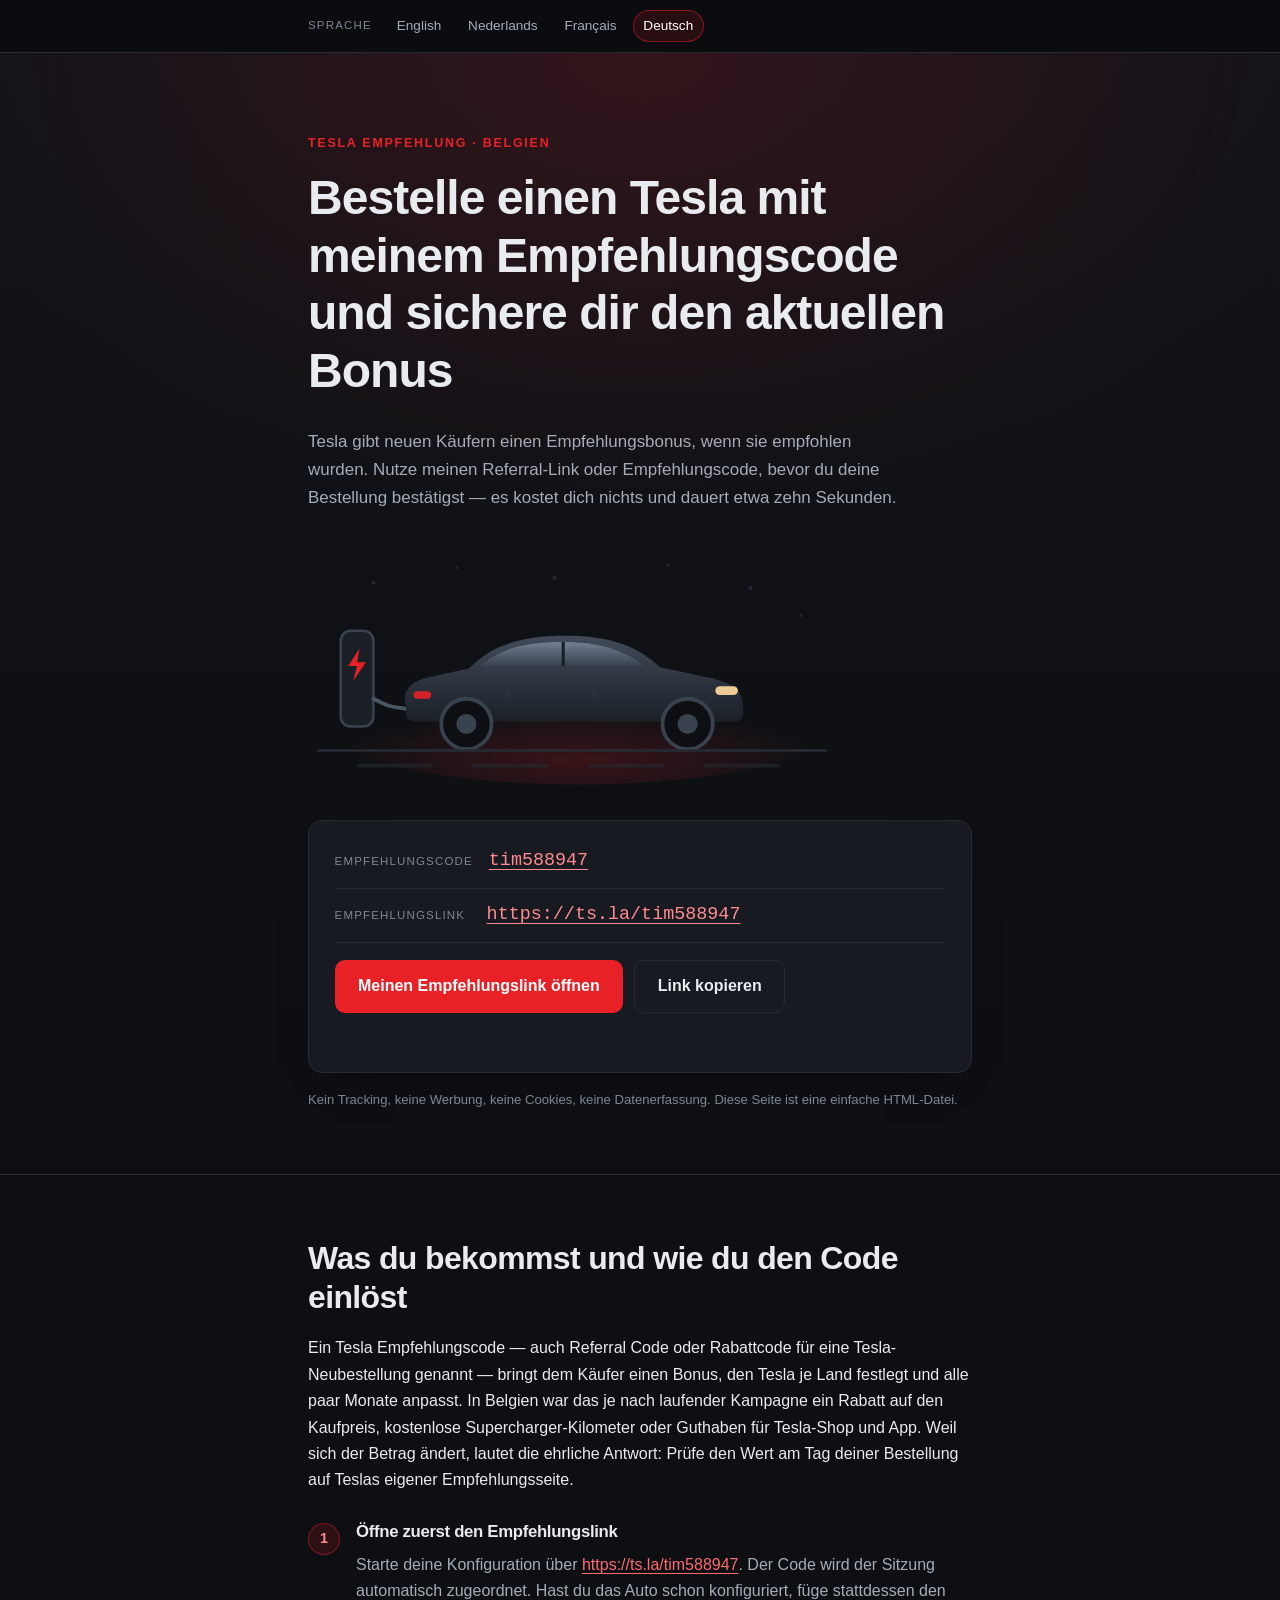
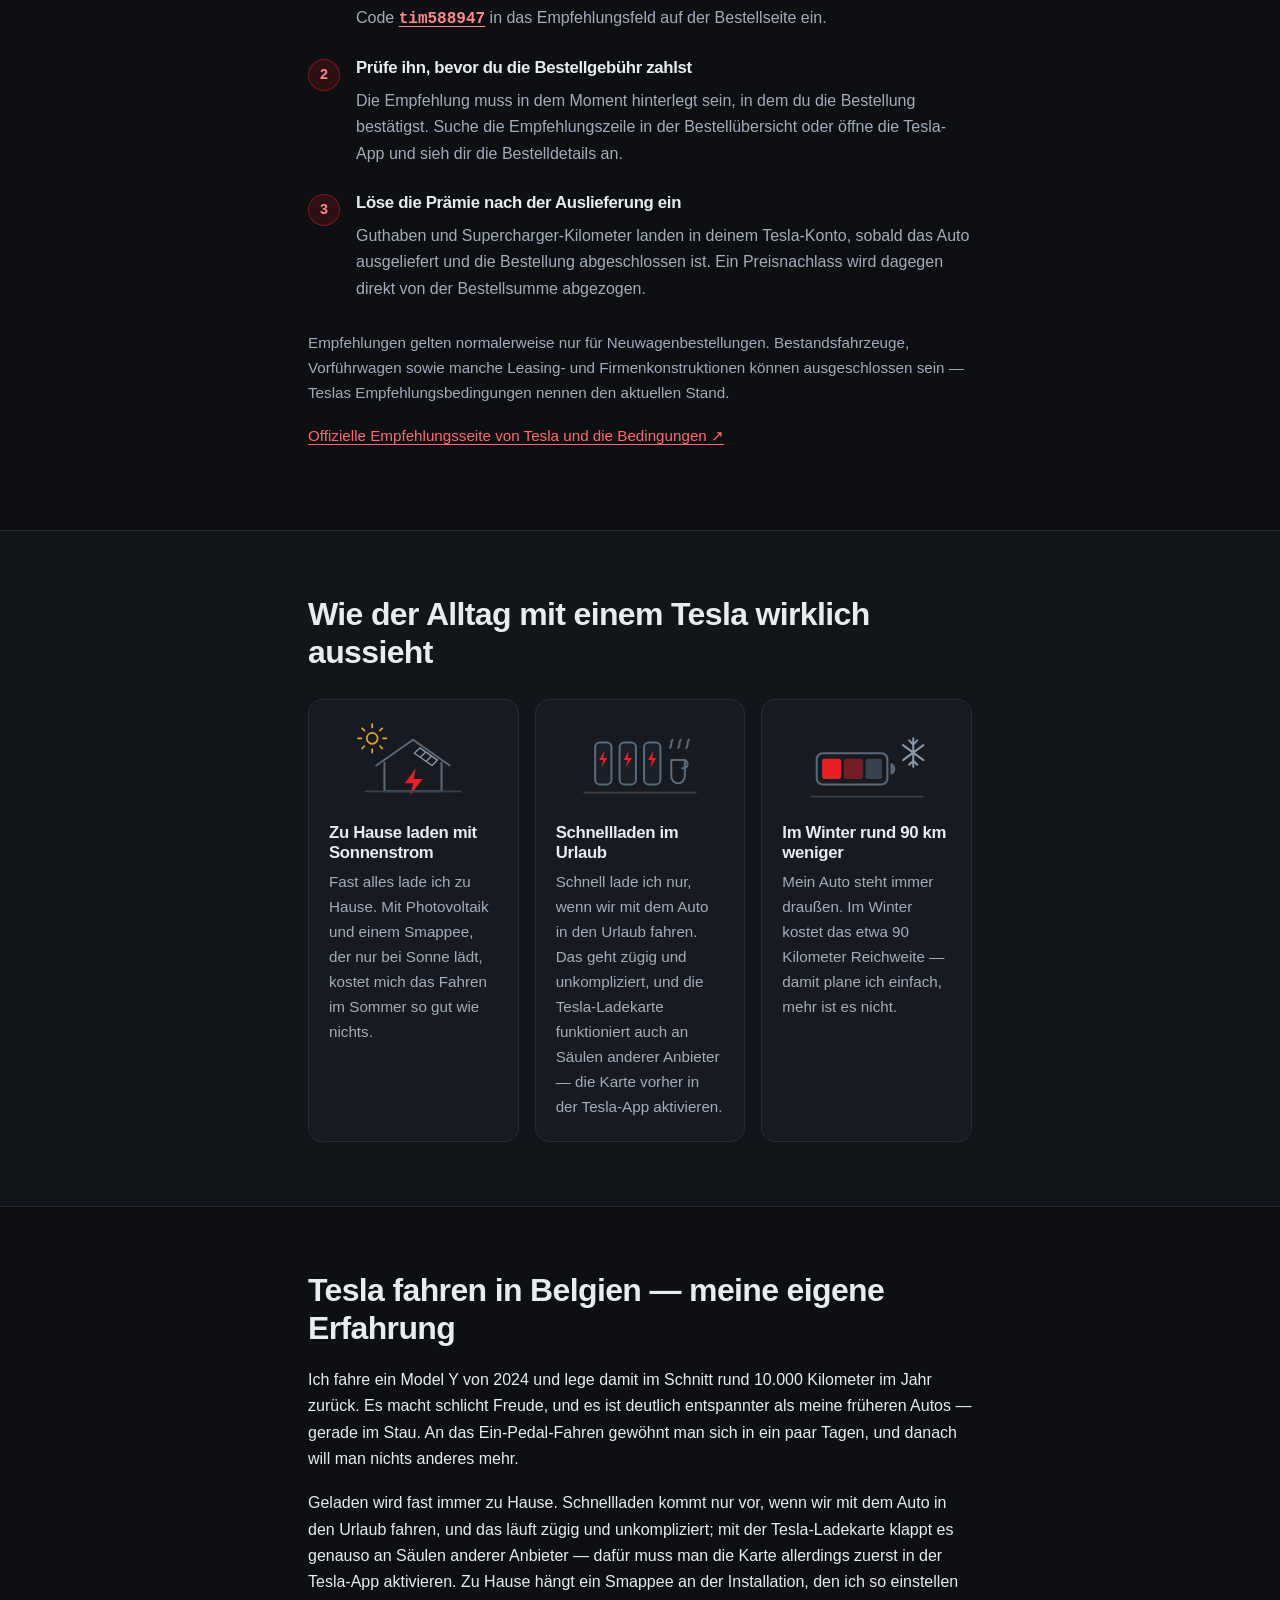
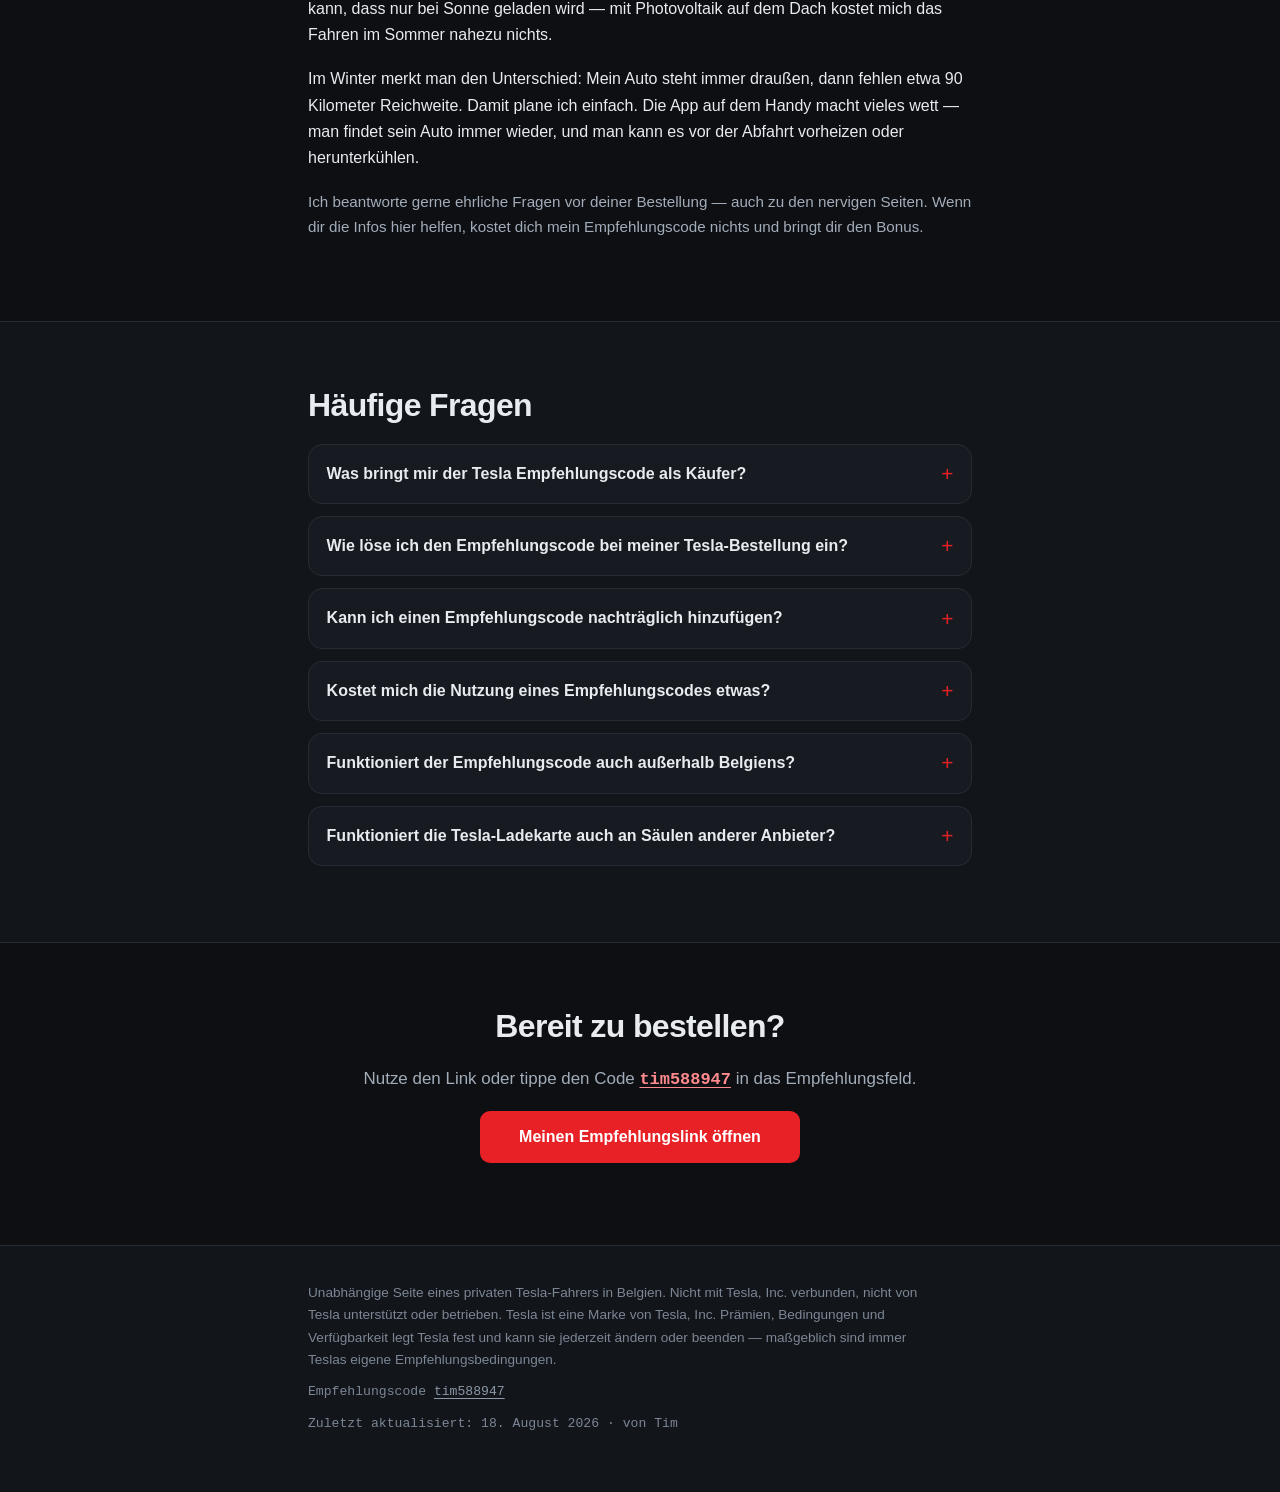
==== commit c10a66e9: "Carry the charge-card tip into the card and the FAQ The activation requirement now also appears wher" ====
--- a/de.html
+++ b/de.html
@@ -128,6 +128,14 @@
             "@type": "Answer",
             "text": "Der Code selbst ist nicht ans Land gebunden, die Prämie schon: Tesla steuert das Programm pro Markt, also kann das, was du in den Niederlanden, Frankreich oder Deutschland bekommst, von Belgien abweichen — in manchen Märkten ruht das Programm sogar. Prüfe vor der Bestellung Teslas Empfehlungsseite für dein Lieferland."
           }
+        },
+        {
+          "@type": "Question",
+          "name": "Funktioniert die Tesla-Ladekarte auch an Säulen anderer Anbieter?",
+          "acceptedAnswer": {
+            "@type": "Answer",
+            "text": "Ja. Die Karte muss allerdings zuerst in der Tesla-App aktiviert werden; danach läuft das Laden bei anderen Anbietern reibungslos. Erledige die Aktivierung in Ruhe zu Hause und nicht erst an der Säule, an der du sie brauchst."
+          }
         }
       ]
     }
@@ -223,7 +231,7 @@
         <li class="feature">
           <img src="img/supercharger.svg" alt="Schnellladen im Urlaub" width="200" height="140" loading="lazy" decoding="async">
           <h3>Schnellladen im Urlaub</h3>
-          <p>Schnell lade ich nur, wenn wir mit dem Auto in den Urlaub fahren. Das geht zügig und unkompliziert, und die Tesla-Ladekarte funktioniert auch an Säulen anderer Anbieter.</p>
+          <p>Schnell lade ich nur, wenn wir mit dem Auto in den Urlaub fahren. Das geht zügig und unkompliziert, und die Tesla-Ladekarte funktioniert auch an Säulen anderer Anbieter — die Karte vorher in der Tesla-App aktivieren.</p>
         </li>
         <li class="feature">
           <img src="img/winter-range.svg" alt="Im Winter rund 90 km weniger" width="200" height="140" loading="lazy" decoding="async">
@@ -266,6 +274,10 @@
       <details class="faq">
         <summary>Funktioniert der Empfehlungscode auch außerhalb Belgiens?</summary>
         <p>Der Code selbst ist nicht ans Land gebunden, die Prämie schon: Tesla steuert das Programm pro Markt, also kann das, was du in den Niederlanden, Frankreich oder Deutschland bekommst, von Belgien abweichen — in manchen Märkten ruht das Programm sogar. Prüfe vor der Bestellung Teslas Empfehlungsseite für dein Lieferland.</p>
+      </details>
+      <details class="faq">
+        <summary>Funktioniert die Tesla-Ladekarte auch an Säulen anderer Anbieter?</summary>
+        <p>Ja. Die Karte muss allerdings zuerst in der Tesla-App aktiviert werden; danach läuft das Laden bei anderen Anbietern reibungslos. Erledige die Aktivierung in Ruhe zu Hause und nicht erst an der Säule, an der du sie brauchst.</p>
       </details>
     </div>
   </section>
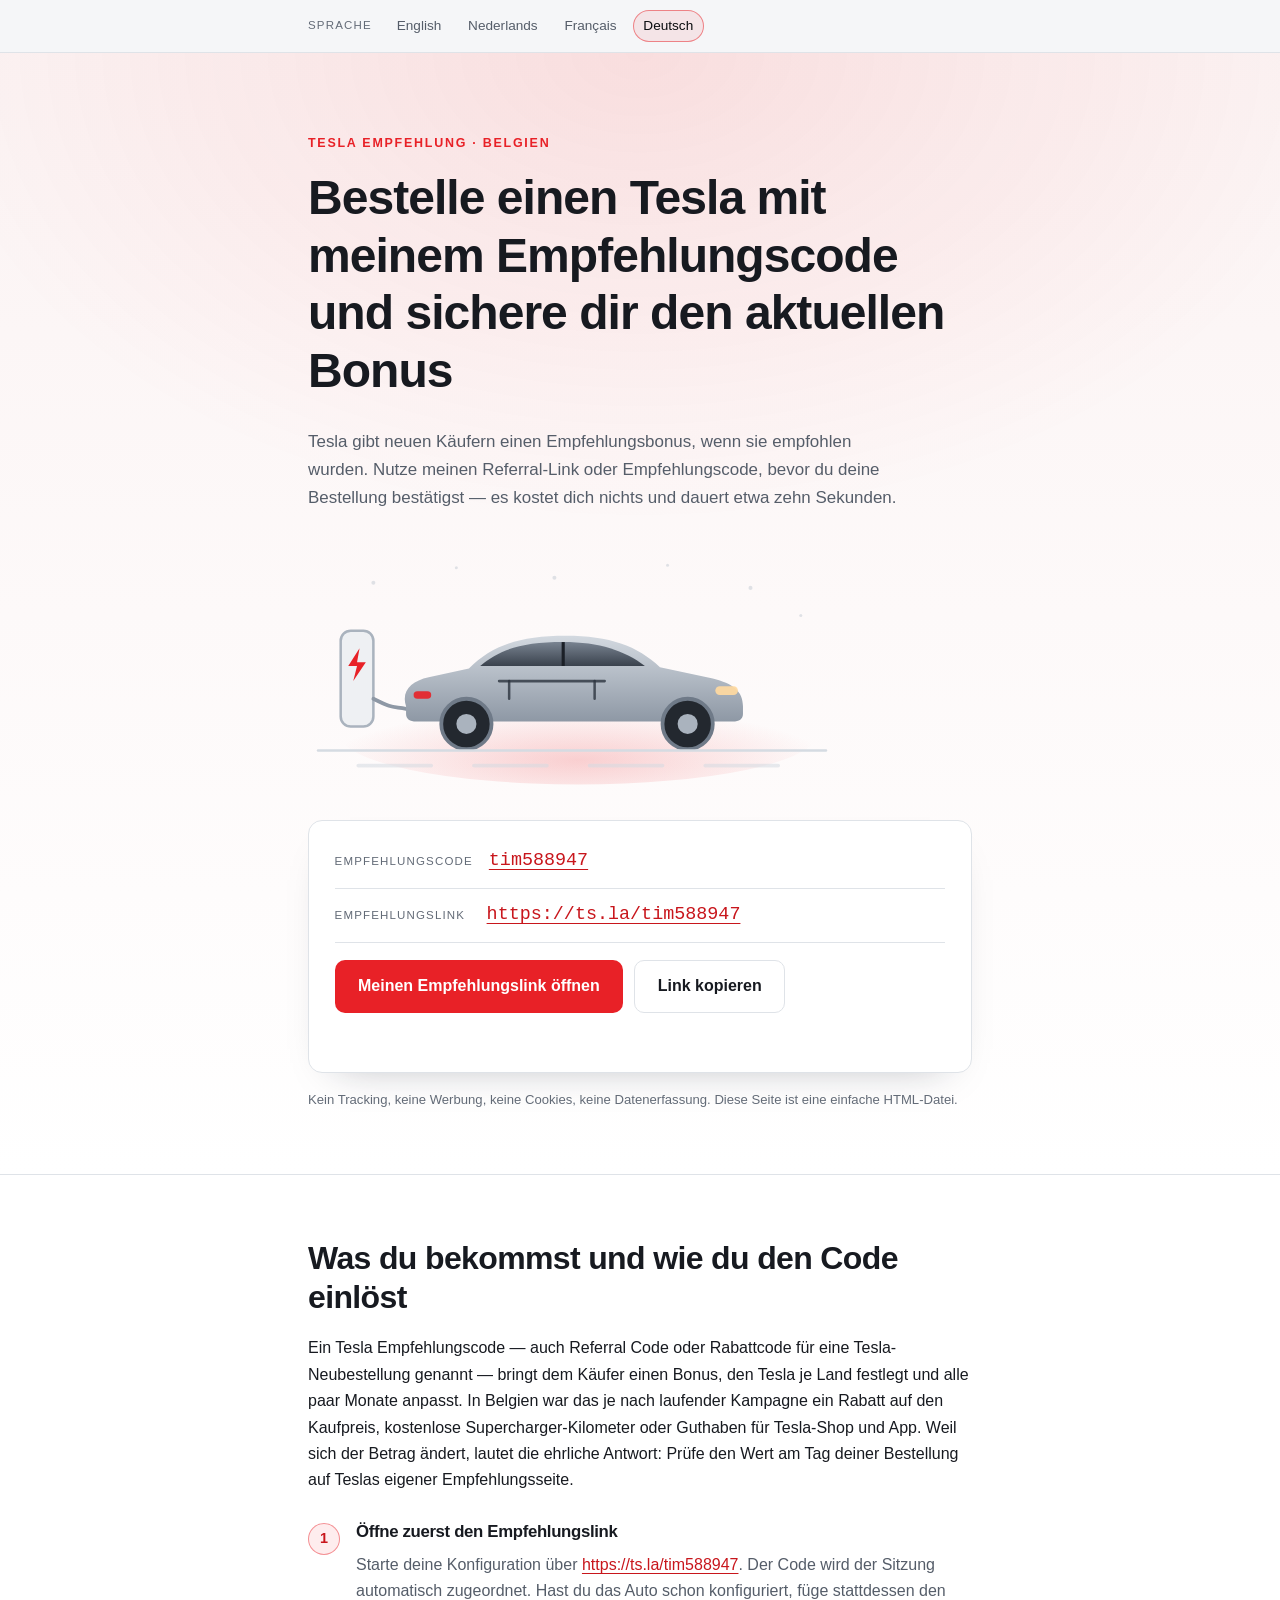
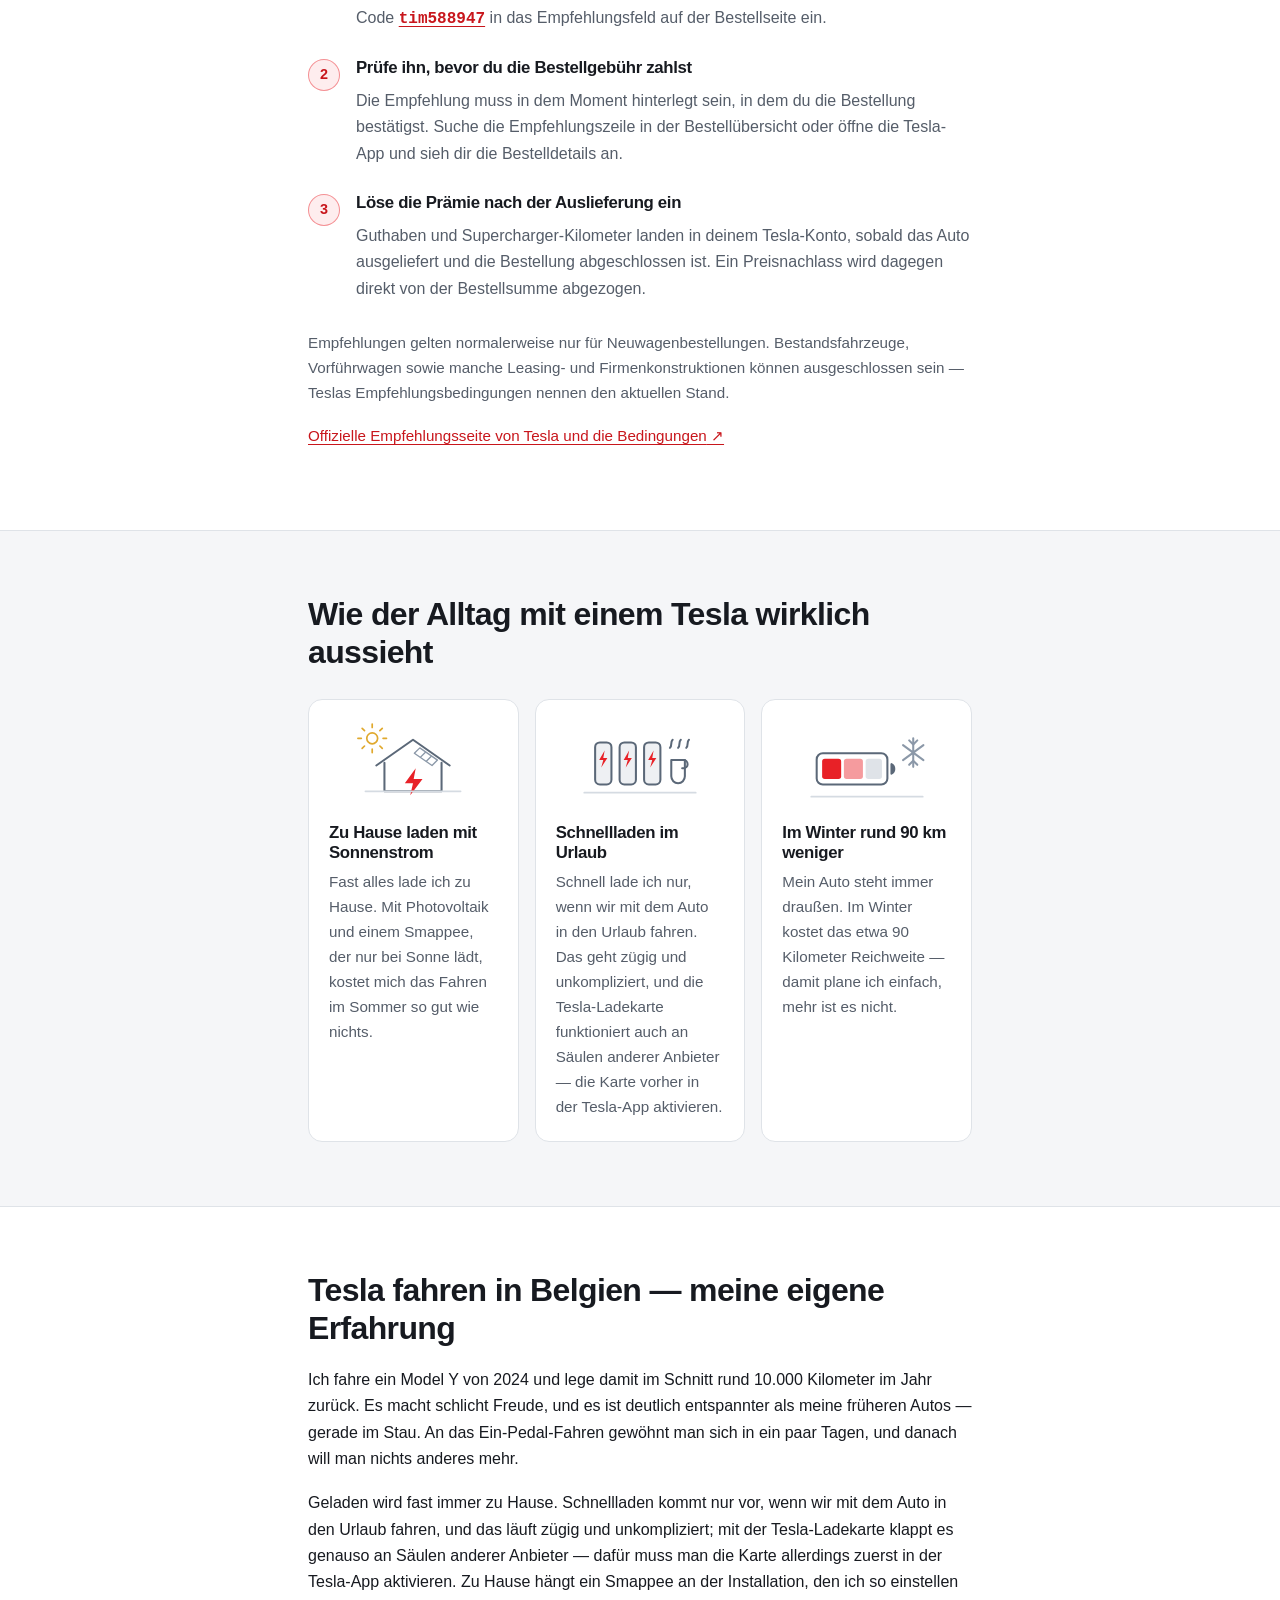
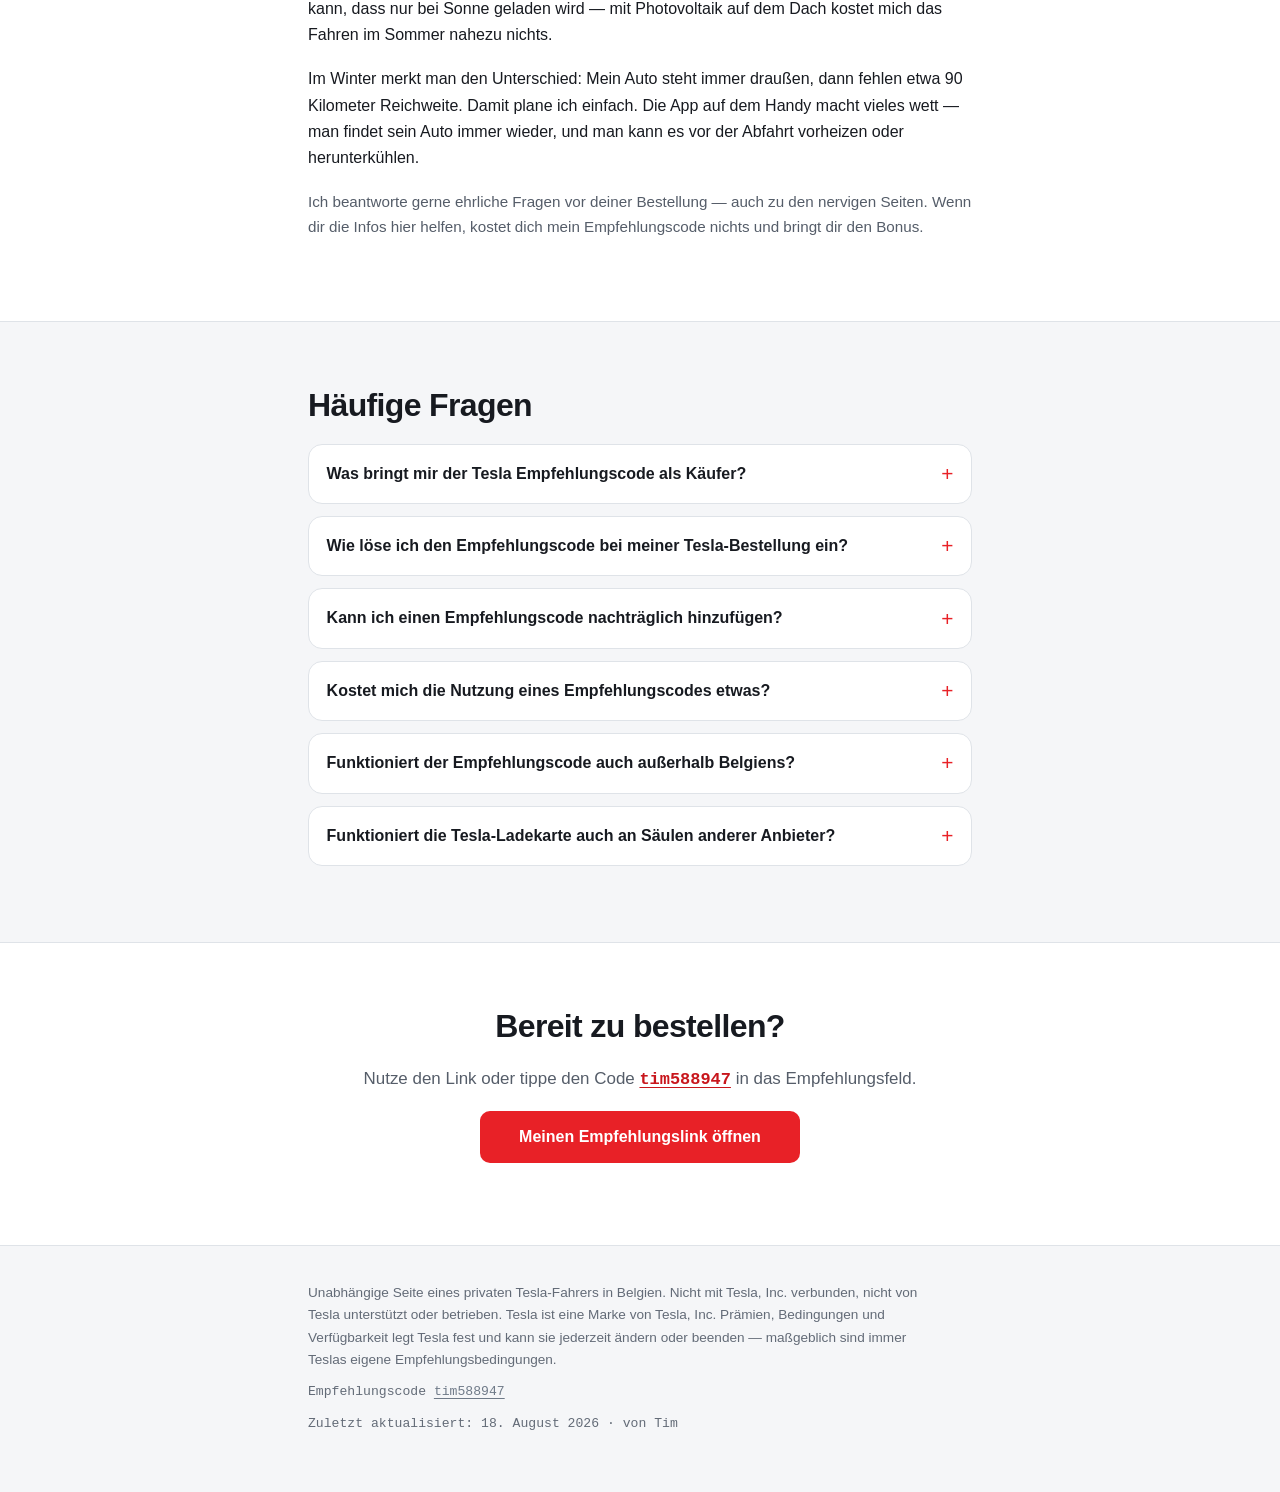
==== commit 77263061: "Follow the device's light/dark setting instead of always being dark Light is the default palette; th" ====
--- a/de.html
+++ b/de.html
@@ -12,7 +12,9 @@
 <link rel="alternate" hreflang="fr" href="https://timdg01.github.io/tesla-referral/fr.html">
 <link rel="alternate" hreflang="de" href="https://timdg01.github.io/tesla-referral/de.html">
 <link rel="alternate" hreflang="x-default" href="https://timdg01.github.io/tesla-referral/">
-<meta name="theme-color" content="#0d0f12">
+<meta name="color-scheme" content="light dark">
+<meta name="theme-color" content="#ffffff" media="(prefers-color-scheme: light)">
+<meta name="theme-color" content="#0d0f12" media="(prefers-color-scheme: dark)">
 <meta name="robots" content="index, follow, max-image-preview:large, max-snippet:-1">
 
 <!-- Open Graph -->
--- a/style.css
+++ b/style.css
@@ -1,20 +1,58 @@
-/* Tesla referral — mobile-first, dark theme, system fonts only, no external assets. */
-
+/* Tesla referral — mobile-first, light/dark theme, system fonts only, no external assets. */
+
+/* Light by default; switches to the dark palette when the device is set to dark mode. */
 :root {
-  --bg: #0d0f12;
-  --bg-alt: #121519;
-  --card: #171b21;
-  --line: #262c35;
-  --text: #e8ebef;
-  --muted: #a3adba;
+  color-scheme: light dark;
+  --bg: #ffffff;
+  --bg-alt: #f5f6f8;
+  --card: #ffffff;
+  --line: #dfe3e8;
+  --line-strong: #c3cad3;
+  --text: #171a20;
+  --strong: #0b0d10;
+  --muted: #555d69;
+  --faint: #636b77;
   --accent: #e82127;
-  --accent-soft: rgba(232, 33, 39, 0.14);
+  --accent-hover: #c8161c;
+  --accent-soft: rgba(232, 33, 39, 0.08);
+  --accent-text: #c8161c;
+  --accent-text-hover: #9c1015;
+  --icon: #6f7a88;
+  --hover-bg: #f1f3f5;
+  --hero-top: #fbf3f3;
+  --hero-glow: rgba(232, 33, 39, 0.10);
+  --langbar-bg: #f5f6f8;
+  --shadow: rgba(16, 24, 40, 0.35);
   --radius: 14px;
   --wrap: 44rem;
   --font: -apple-system, BlinkMacSystemFont, "Segoe UI", Roboto, "Helvetica Neue",
           Arial, "Noto Sans", sans-serif;
   --mono: ui-monospace, SFMono-Regular, "SF Mono", Menlo, Consolas,
           "Liberation Mono", monospace;
+}
+
+@media (prefers-color-scheme: dark) {
+  :root {
+    --bg: #0d0f12;
+    --bg-alt: #121519;
+    --card: #171b21;
+    --line: #262c35;
+    --line-strong: #3b4552;
+    --text: #e8ebef;
+    --strong: #fff;
+    --muted: #a3adba;
+    --faint: #7c8695;
+    --accent-hover: #ff3238;
+    --accent-soft: rgba(232, 33, 39, 0.14);
+    --accent-text: #ff8a8e;
+    --accent-text-hover: #ffb3b6;
+    --icon: #8b98a8;
+    --hover-bg: #1c2129;
+    --hero-top: #101318;
+    --hero-glow: rgba(232, 33, 39, 0.16);
+    --langbar-bg: #0a0c0f;
+    --shadow: rgba(0, 0, 0, 0.9);
+  }
 }
 
 *, *::before, *::after { box-sizing: border-box; }
@@ -45,10 +83,10 @@
 h2 { font-size: clamp(1.4rem, 4.4vw, 2rem); font-weight: 650; }
 h3 { font-size: 1.05rem; font-weight: 650; }
 p { margin: 0 0 1.1rem; }
-strong { color: #fff; font-weight: 650; }
-
-a { color: #ff6b70; text-decoration: underline; text-underline-offset: 3px; }
-a:hover { color: #ff9296; }
+strong { color: var(--strong); font-weight: 650; }
+
+a { color: var(--accent-text); text-decoration: underline; text-underline-offset: 3px; }
+a:hover { color: var(--accent-text-hover); }
 
 .eyebrow {
   margin: 0 0 1rem;
@@ -61,7 +99,7 @@
 
 .lede { font-size: 1.06rem; color: var(--muted); max-width: 38rem; }
 .note { color: var(--muted); font-size: 0.95rem; }
-.micro { color: #7c8695; font-size: 0.82rem; margin: 0; }
+.micro { color: var(--faint); font-size: 0.82rem; margin: 0; }
 
 .skip-link {
   position: absolute;
@@ -74,7 +112,7 @@
 .skip-link:focus { left: 0; top: 0; z-index: 10; }
 
 :focus-visible {
-  outline: 2px solid #ff6b70;
+  outline: 2px solid var(--accent-text);
   outline-offset: 3px;
   border-radius: 4px;
 }
@@ -84,8 +122,8 @@
 .hero {
   padding: 3.5rem 0 2.75rem;
   background:
-    radial-gradient(80% 60% at 50% 0%, rgba(232, 33, 39, 0.16), transparent 70%),
-    linear-gradient(180deg, #101318 0%, var(--bg) 100%);
+    radial-gradient(80% 60% at 50% 0%, var(--hero-glow), transparent 70%),
+    linear-gradient(180deg, var(--hero-top) 0%, var(--bg) 100%);
   border-bottom: 1px solid var(--line);
 }
 
@@ -97,7 +135,7 @@
   margin: 1.75rem 0 1rem;
 }
 
-.card--code { box-shadow: 0 18px 40px -28px rgba(0, 0, 0, 0.9); }
+.card--code { box-shadow: 0 18px 40px -28px var(--shadow); }
 
 .code-row {
   display: flex;
@@ -112,29 +150,29 @@
   font-size: 0.72rem;
   letter-spacing: 0.1em;
   text-transform: uppercase;
-  color: #7c8695;
+  color: var(--faint);
 }
 
 .code-value {
   font-family: var(--mono);
   font-size: 1.05rem;
-  color: #fff;
+  color: var(--strong);
   word-break: break-all;
 }
-.code-value--link { color: #ff8a8e; text-decoration: underline; text-underline-offset: 4px; }
-.code-value--link:hover { color: #ffb3b6; }
+.code-value--link { color: var(--accent-text); text-decoration: underline; text-underline-offset: 4px; }
+.code-value--link:hover { color: var(--accent-text-hover); }
 
 /* the referral code where it appears inside a sentence */
 .code-inline {
   font-family: var(--mono);
   font-weight: 650;
-  color: #ff8a8e;
+  color: var(--accent-text);
   white-space: nowrap;
   text-underline-offset: 3px;
 }
 .out::after { content: " \2197"; text-decoration: none; }
-.code-link { color: #8b98a8; text-underline-offset: 3px; }
-.code-link:hover { color: #ff8a8e; }
+.code-link { color: var(--icon); text-underline-offset: 3px; }
+.code-link:hover { color: var(--accent-text); }
 
 /* ---------- buttons ---------- */
 
@@ -164,17 +202,17 @@
 .btn:active { transform: translateY(1px); }
 
 .btn--primary { background: var(--accent); color: #fff; }
-.btn--primary:hover { background: #ff3238; color: #fff; }
+.btn--primary:hover { background: var(--accent-hover); color: #fff; }
 
 .btn--ghost {
   background: transparent;
   border-color: var(--line);
   color: var(--text);
 }
-.btn--ghost:hover { border-color: #3b4552; background: #1c2129; }
+.btn--ghost:hover { border-color: var(--line-strong); background: var(--hover-bg); }
 
 .btn-done { display: none; }
-.btn.is-copied { border-color: var(--accent); color: #ff8a8e; background: var(--accent-soft); }
+.btn.is-copied { border-color: var(--accent); color: var(--accent-text); background: var(--accent-soft); }
 .btn.is-copied .btn-default { display: none; }
 .btn.is-copied .btn-done { display: inline; }
 
@@ -218,7 +256,7 @@
   border-radius: 50%;
   background: var(--accent-soft);
   border: 1px solid rgba(232, 33, 39, 0.45);
-  color: #ff8a8e;
+  color: var(--accent-text);
   font-size: 0.9rem;
   font-weight: 700;
   font-variant-numeric: tabular-nums;
@@ -263,7 +301,7 @@
   padding: 2.25rem 0 3rem;
   border-top: 1px solid var(--line);
   background: var(--bg-alt);
-  color: #7c8695;
+  color: var(--faint);
   font-size: 0.85rem;
 }
 .footer p { margin: 0 0 0.6rem; max-width: 40rem; }
@@ -272,7 +310,7 @@
 /* ---------- language bar ---------- */
 
 .langbar {
-  background: #0a0c0f;
+  background: var(--langbar-bg);
   border-bottom: 1px solid var(--line);
   font-size: 0.85rem;
 }
@@ -284,7 +322,7 @@
   padding-block: 0.6rem;
 }
 .langbar-label {
-  color: #7c8695;
+  color: var(--faint);
   font-size: 0.72rem;
   letter-spacing: 0.1em;
   text-transform: uppercase;
@@ -297,9 +335,9 @@
   color: var(--muted);
   text-decoration: none;
 }
-.langbar a:hover { color: #fff; border-color: var(--line); }
+.langbar a:hover { color: var(--strong); border-color: var(--line); }
 .langbar a.is-current {
-  color: #fff;
+  color: var(--strong);
   border-color: rgba(232, 33, 39, 0.5);
   background: var(--accent-soft);
 }
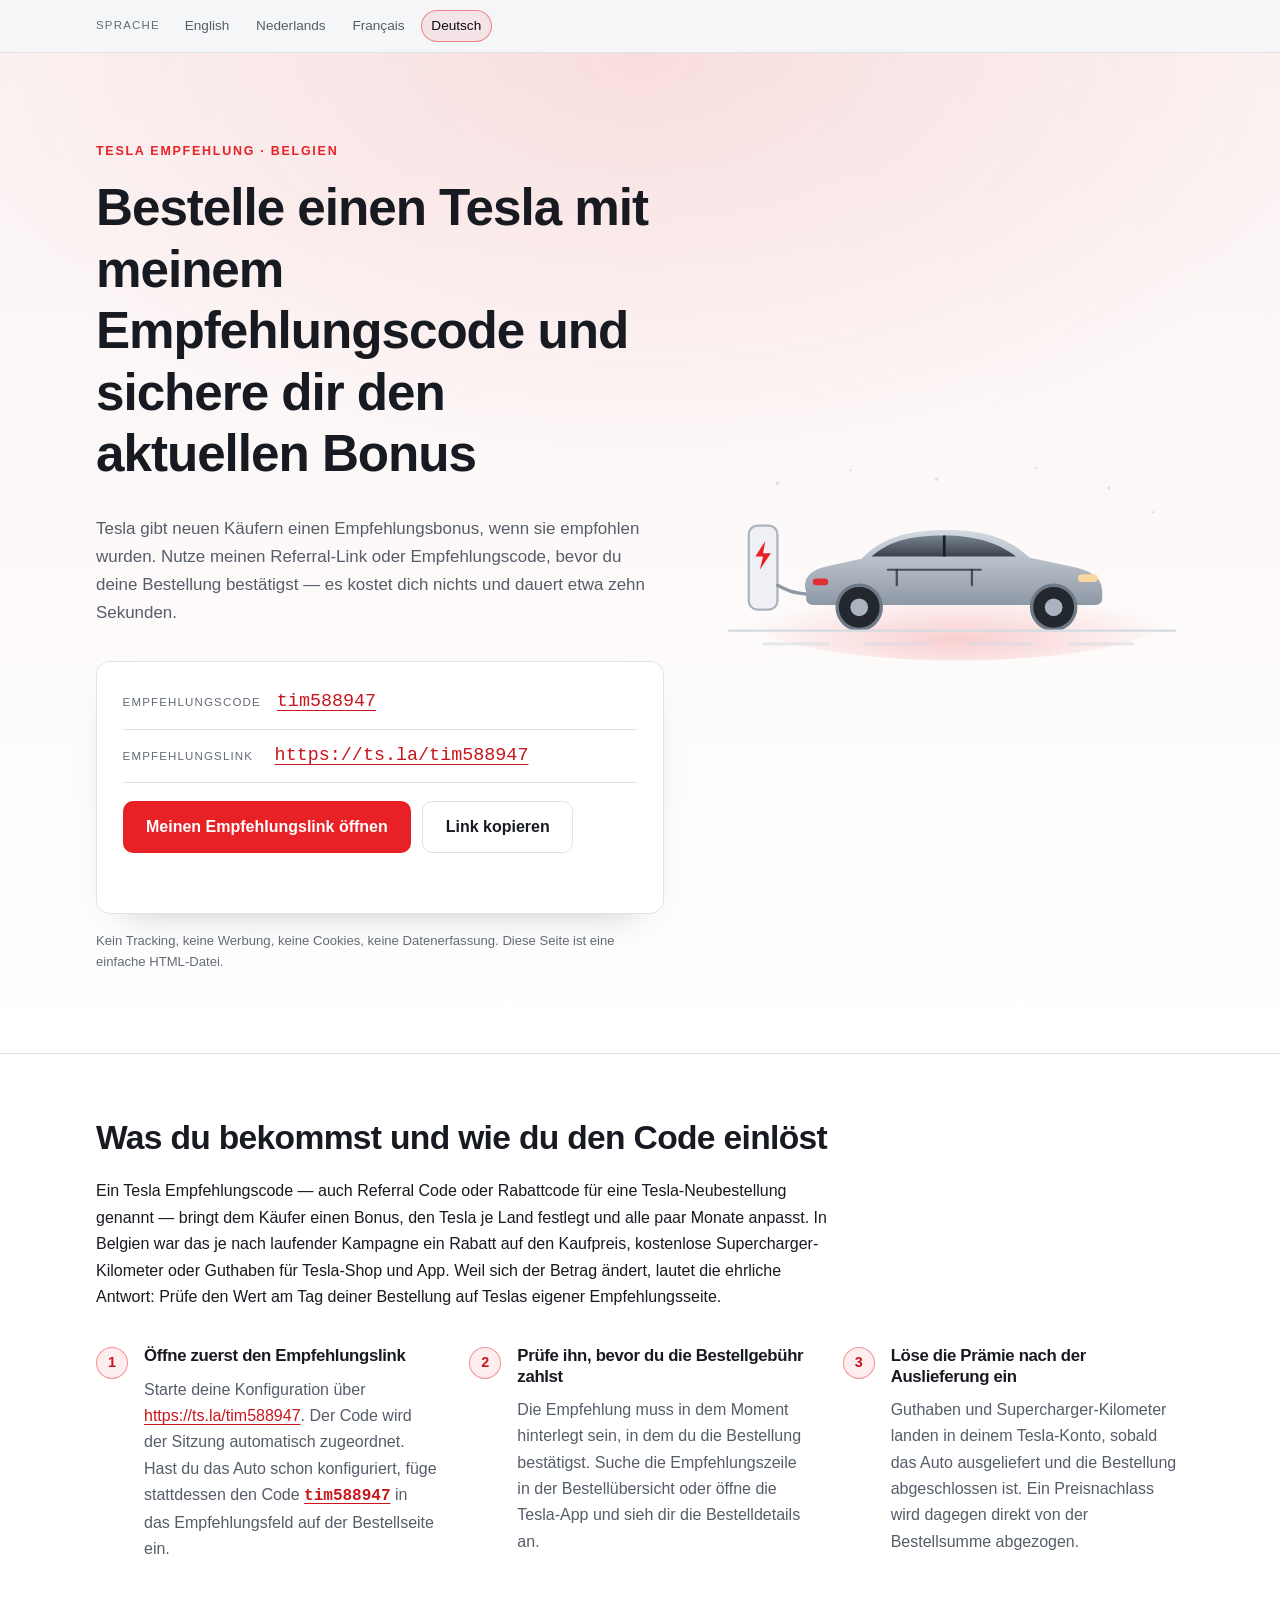
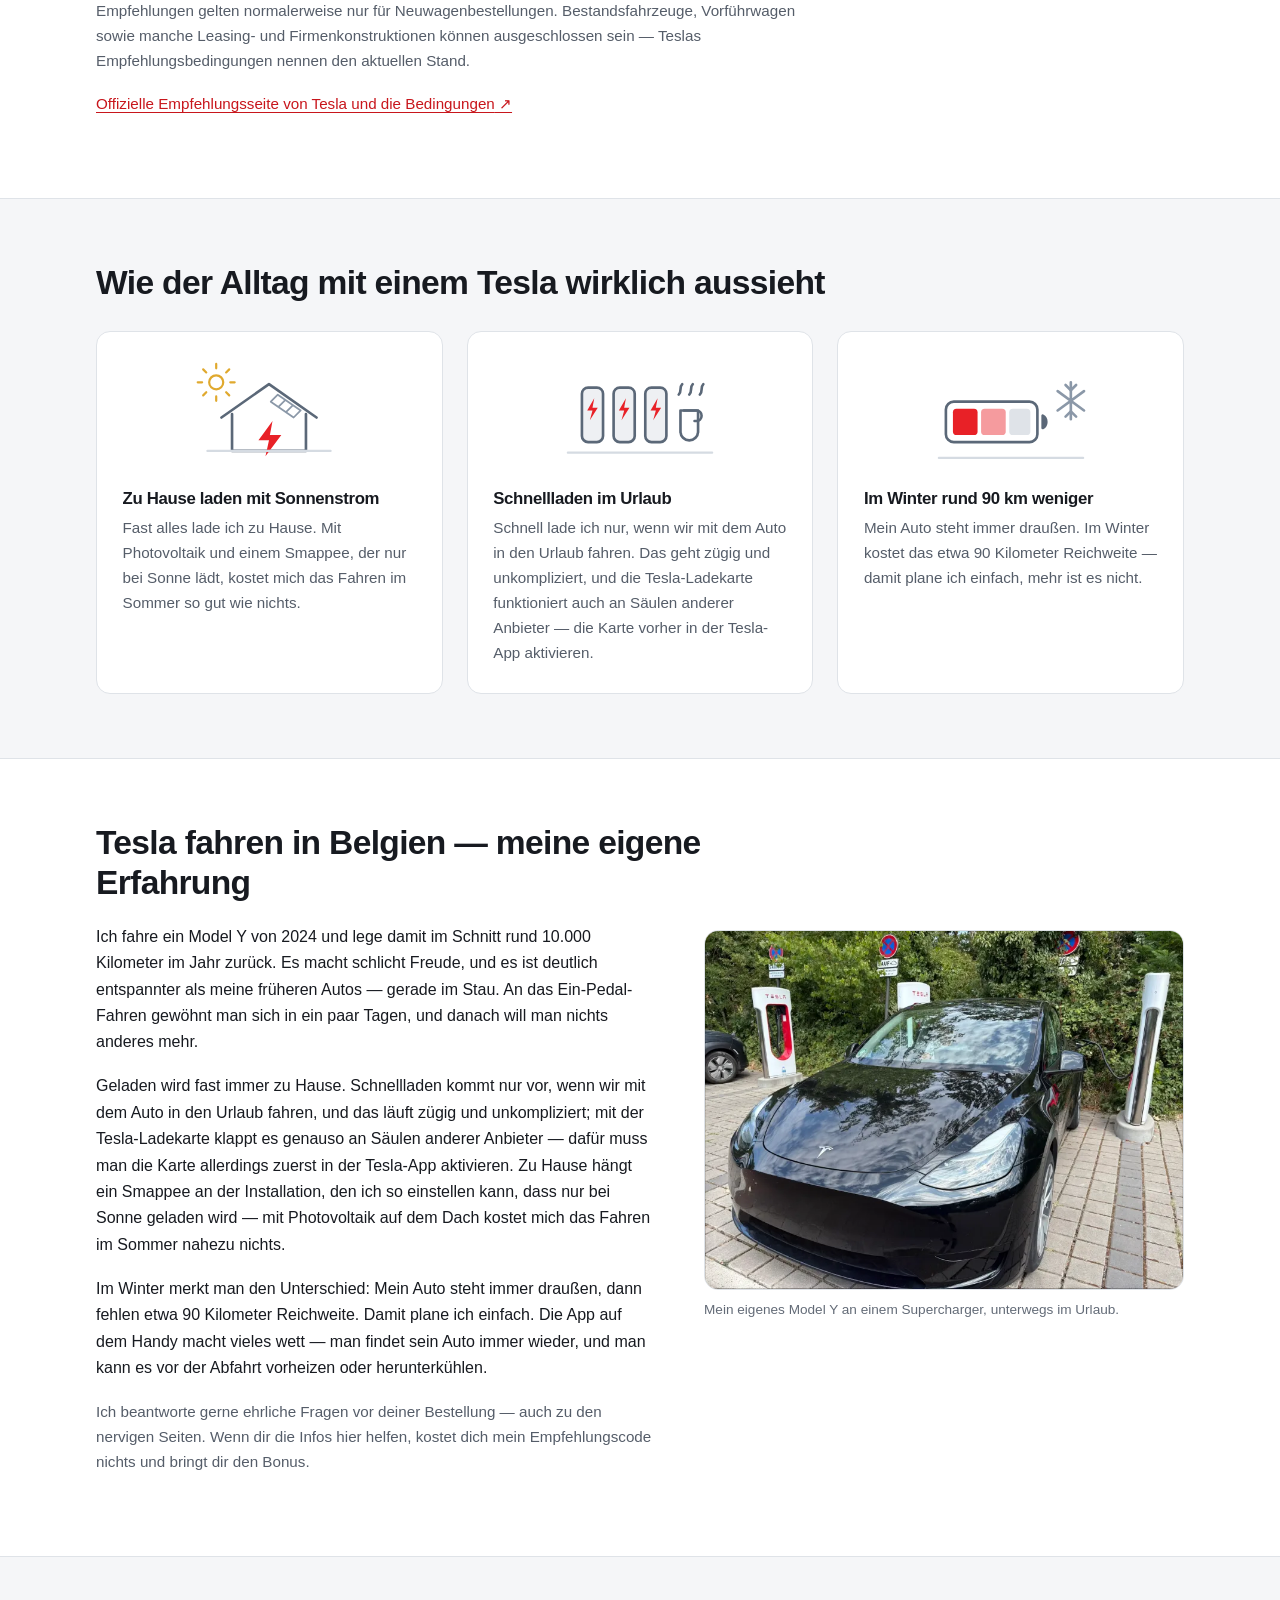
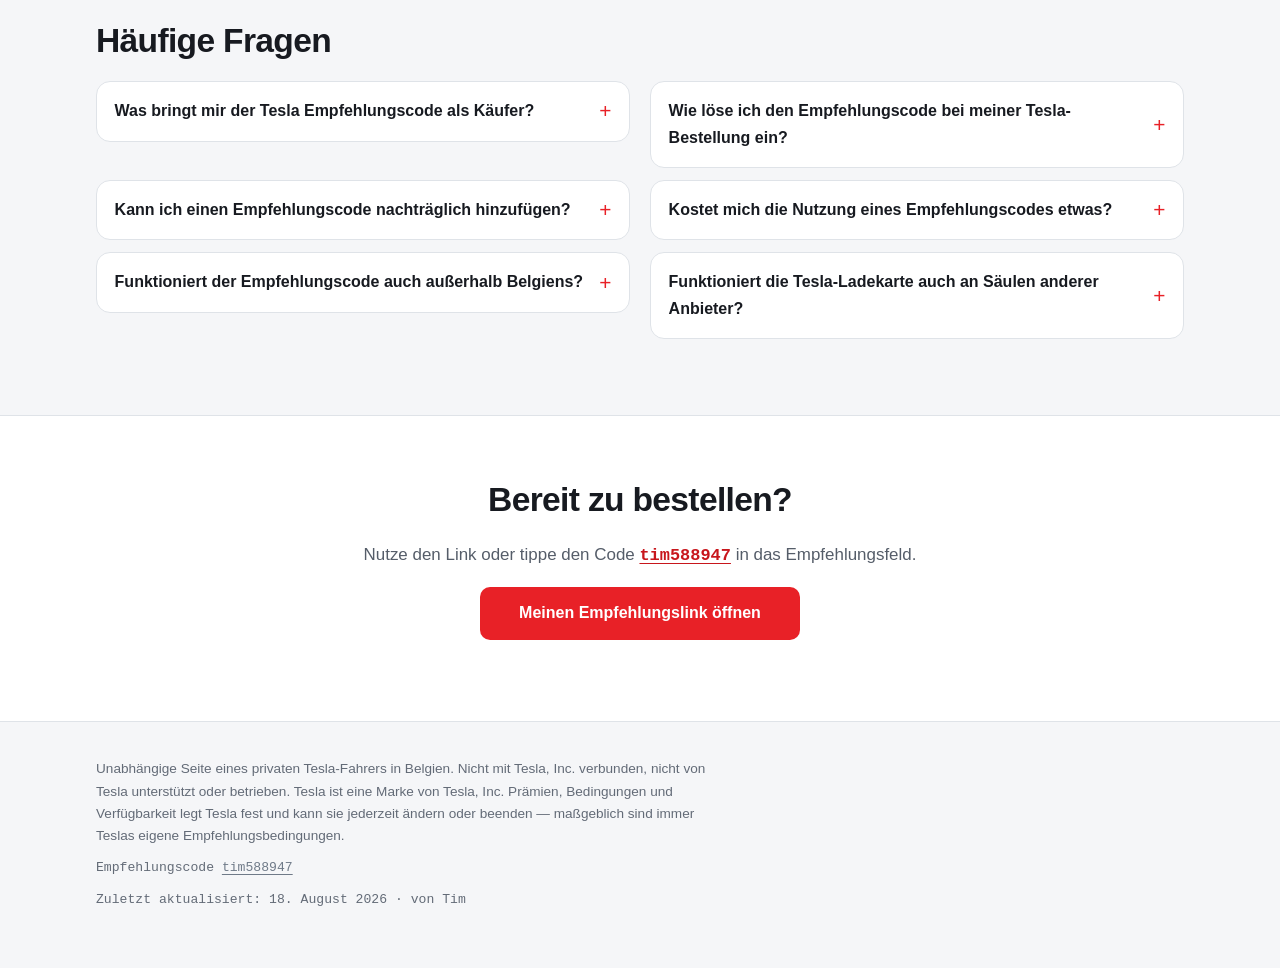
==== commit 29f1f27f: "Add a photo of my own Model Y to the ownership section A real photo of the car at a Supercharger, ne" ====
--- a/de.html
+++ b/de.html
@@ -247,6 +247,13 @@
   <section class="section" id="my-tesla" aria-labelledby="my-tesla-title">
     <div class="wrap">
       <h2 id="my-tesla-title">Tesla fahren in Belgien — meine eigene Erfahrung</h2>
+      <figure class="photo">
+        <picture>
+          <source type="image/webp" srcset="img/my-model-y-800.webp 800w, img/my-model-y-1400.webp 1400w" sizes="(min-width: 64rem) 30rem, 100vw">
+          <img src="img/my-model-y-800.jpg" alt="Mein schwarzes Tesla Model Y an einem Tesla Supercharger" width="800" height="600" loading="lazy" decoding="async">
+        </picture>
+        <figcaption>Mein eigenes Model Y an einem Supercharger, unterwegs im Urlaub.</figcaption>
+      </figure>
       <p>Ich fahre ein Model Y von 2024 und lege damit im Schnitt rund 10.000 Kilometer im Jahr zurück. Es macht schlicht Freude, und es ist deutlich entspannter als meine früheren Autos — gerade im Stau. An das Ein-Pedal-Fahren gewöhnt man sich in ein paar Tagen, und danach will man nichts anderes mehr.</p>
       <p>Geladen wird fast immer zu Hause. Schnellladen kommt nur vor, wenn wir mit dem Auto in den Urlaub fahren, und das läuft zügig und unkompliziert; mit der Tesla-Ladekarte klappt es genauso an Säulen anderer Anbieter — dafür muss man die Karte allerdings zuerst in der Tesla-App aktivieren. Zu Hause hängt ein Smappee an der Installation, den ich so einstellen kann, dass nur bei Sonne geladen wird — mit Photovoltaik auf dem Dach kostet mich das Fahren im Sommer nahezu nichts.</p>
       <p>Im Winter merkt man den Unterschied: Mein Auto steht immer draußen, dann fehlen etwa 90 Kilometer Reichweite. Damit plane ich einfach. Die App auf dem Handy macht vieles wett — man findet sein Auto immer wieder, und man kann es vor der Abfahrt vorheizen oder herunterkühlen.</p>
--- a/style.css
+++ b/style.css
@@ -375,6 +375,19 @@
 .feature h3 { margin-bottom: 0.35rem; }
 .feature p { margin: 0; color: var(--muted); font-size: 0.95rem; }
 
+/* ---------- photo ---------- */
+
+.photo { margin: 0 0 1.5rem; }
+.photo img {
+  display: block;
+  width: 100%;
+  height: auto;
+  border-radius: var(--radius);
+  border: 1px solid var(--line);
+  background: var(--card);
+}
+.photo figcaption { margin-top: 0.55rem; font-size: 0.85rem; color: var(--faint); }
+
 /* ---------- larger screens ---------- */
 
 @media (min-width: 40rem) {
@@ -394,6 +407,74 @@
   .feature img { max-width: 8.5rem; }
 }
 
+/* ---------- desktop ---------- */
+
+@media (min-width: 64rem) {
+  :root { --wrap: 72rem; }
+  .wrap { padding-inline: 2rem; }
+
+  h1 { font-size: 3.2rem; }
+  h2 { font-size: 2.1rem; }
+
+  /* hero: text and referral card on the left, the illustration on the right */
+  .hero { padding: 5.5rem 0 5rem; }
+  .hero .wrap {
+    display: grid;
+    grid-template-columns: minmax(0, 1.1fr) minmax(0, 0.9fr);
+    grid-template-areas:
+      "eyebrow art"
+      "title   art"
+      "lede    art"
+      "card    art"
+      "micro   art";
+    column-gap: 3.5rem;
+    align-content: start;
+  }
+  .hero .eyebrow { grid-area: eyebrow; }
+  .hero h1 { grid-area: title; }
+  .hero .lede { grid-area: lede; }
+  .hero .card { grid-area: card; margin-top: 1rem; }
+  .hero .micro { grid-area: micro; }
+  .hero-art { grid-area: art; align-self: center; max-width: none; margin: 0; }
+
+  /* keep running text at a readable line length on the wider layout */
+  .section .wrap > p,
+  .section .wrap > h2 { max-width: 46rem; }
+  .section--cta .wrap > p,
+  .section--cta .wrap > h2 { margin-inline: auto; }
+
+  .steps {
+    display: grid;
+    grid-template-columns: repeat(3, 1fr);
+    gap: 2rem;
+    margin: 2.25rem 0;
+  }
+  .steps li { margin-bottom: 0; }
+
+  .features { gap: 1.5rem; }
+  .feature { padding: 1.5rem 1.6rem 1.75rem; }
+  .feature img { max-width: 11rem; }
+
+  #faq .wrap {
+    display: grid;
+    grid-template-columns: repeat(2, minmax(0, 1fr));
+    column-gap: 1.25rem;
+    align-items: start;
+  }
+  #faq h2 { grid-column: 1 / -1; }
+
+  /* own-experience section: text on the left, the photo beside it */
+  #my-tesla .wrap {
+    display: grid;
+    grid-template-columns: minmax(0, 1fr) minmax(0, 30rem);
+    column-gap: 3rem;
+    align-items: start;
+  }
+  #my-tesla .wrap > * { grid-column: 1; }
+  #my-tesla .wrap > h2 { grid-column: 1 / -1; }
+  #my-tesla .photo { grid-column: 2; grid-row: 2 / span 4; margin: 0.35rem 0 0; }
+}
+
 @media (prefers-reduced-motion: reduce) {
   html { scroll-behavior: auto; }
   * { transition: none !important; animation: none !important; }
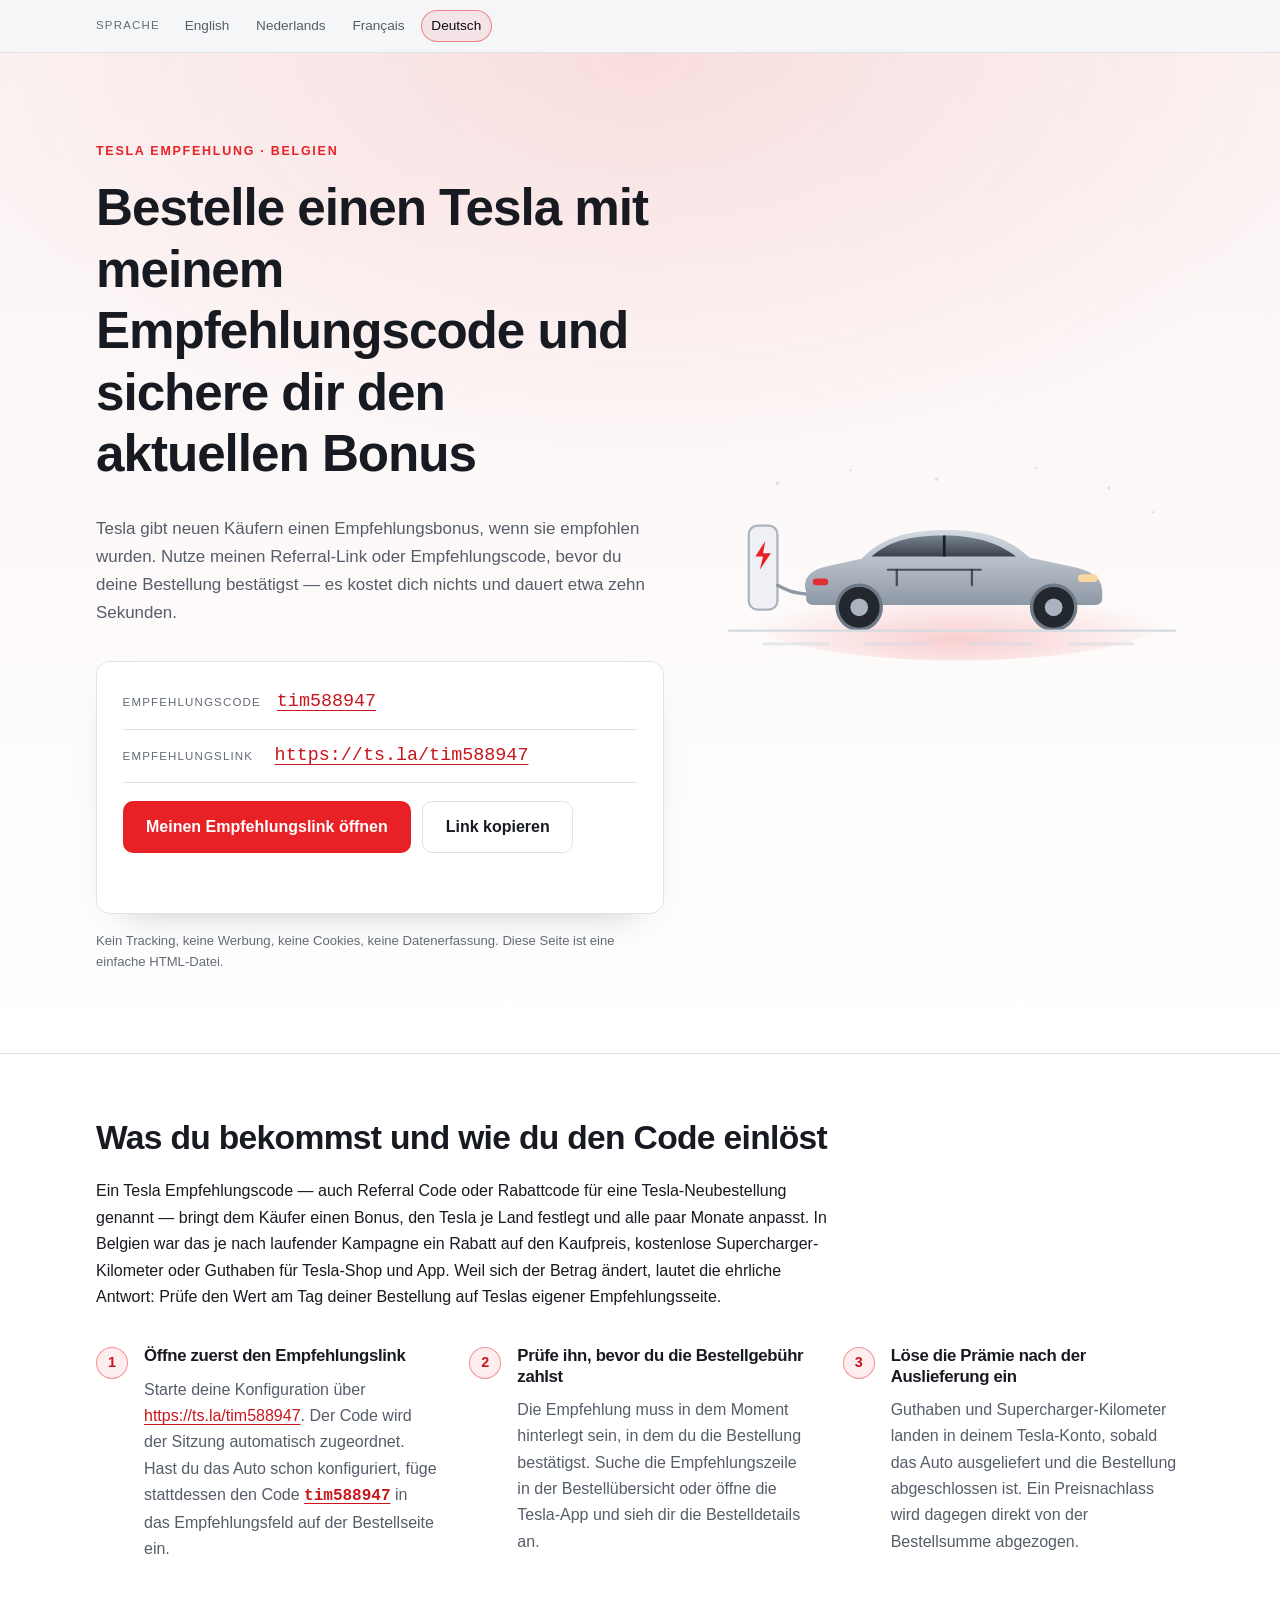
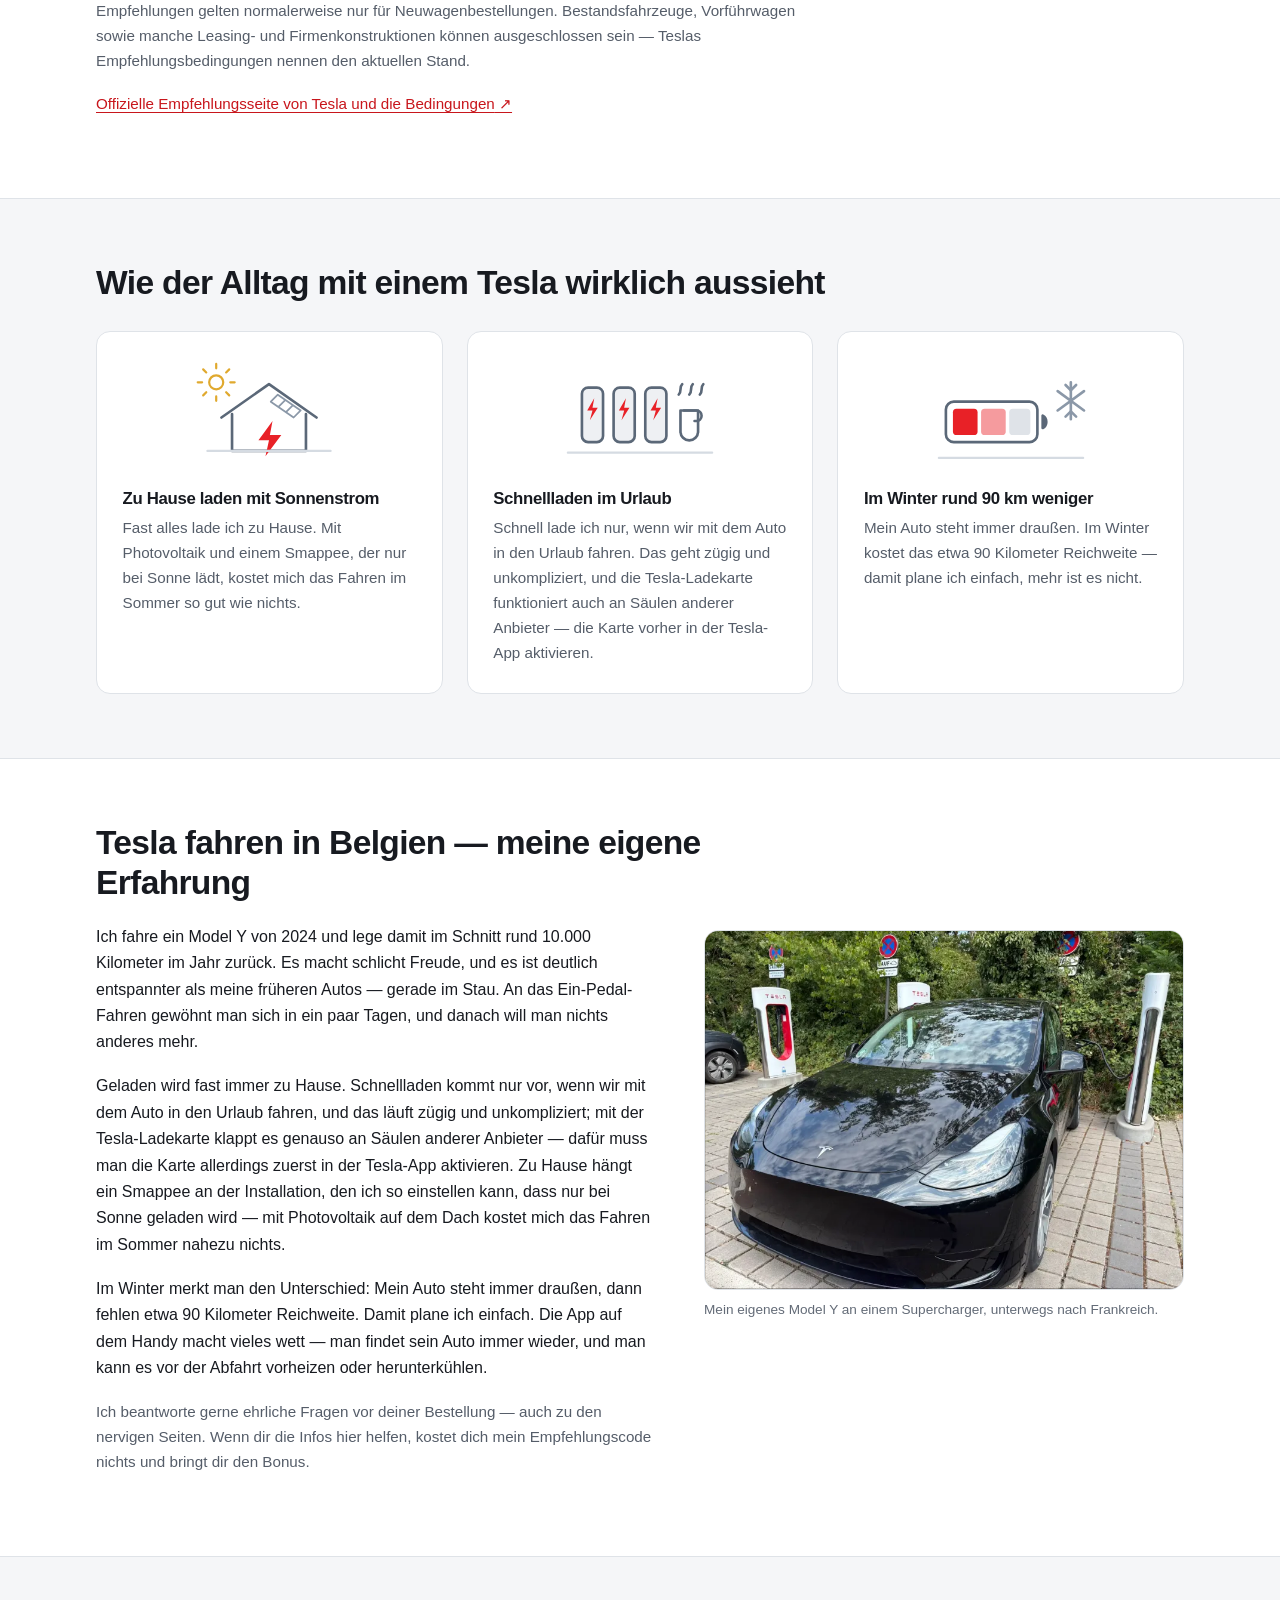
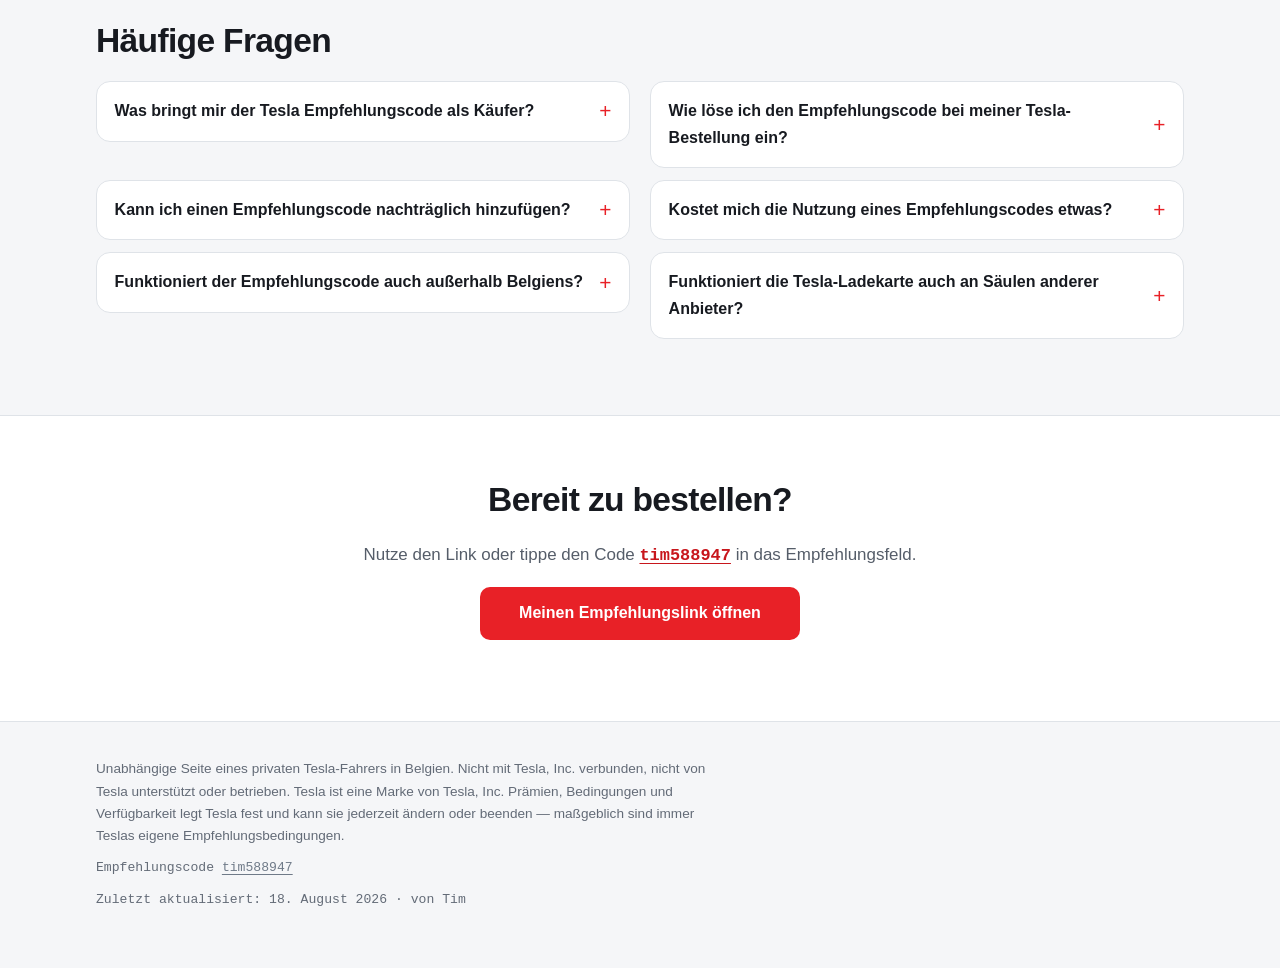
==== commit 757ec23e: "Say where the photo was taken: on a road trip to France Co-Authored-By: Claude Opus 5.5 <noreply@ant" ====
--- a/de.html
+++ b/de.html
@@ -250,9 +250,9 @@
       <figure class="photo">
         <picture>
           <source type="image/webp" srcset="img/my-model-y-800.webp 800w, img/my-model-y-1400.webp 1400w" sizes="(min-width: 64rem) 30rem, 100vw">
-          <img src="img/my-model-y-800.jpg" alt="Mein schwarzes Tesla Model Y an einem Tesla Supercharger" width="800" height="600" loading="lazy" decoding="async">
+          <img src="img/my-model-y-800.jpg" alt="Mein schwarzes Tesla Model Y an einem Tesla Supercharger in Frankreich" width="800" height="600" loading="lazy" decoding="async">
         </picture>
-        <figcaption>Mein eigenes Model Y an einem Supercharger, unterwegs im Urlaub.</figcaption>
+        <figcaption>Mein eigenes Model Y an einem Supercharger, unterwegs nach Frankreich.</figcaption>
       </figure>
       <p>Ich fahre ein Model Y von 2024 und lege damit im Schnitt rund 10.000 Kilometer im Jahr zurück. Es macht schlicht Freude, und es ist deutlich entspannter als meine früheren Autos — gerade im Stau. An das Ein-Pedal-Fahren gewöhnt man sich in ein paar Tagen, und danach will man nichts anderes mehr.</p>
       <p>Geladen wird fast immer zu Hause. Schnellladen kommt nur vor, wenn wir mit dem Auto in den Urlaub fahren, und das läuft zügig und unkompliziert; mit der Tesla-Ladekarte klappt es genauso an Säulen anderer Anbieter — dafür muss man die Karte allerdings zuerst in der Tesla-App aktivieren. Zu Hause hängt ein Smappee an der Installation, den ich so einstellen kann, dass nur bei Sonne geladen wird — mit Photovoltaik auf dem Dach kostet mich das Fahren im Sommer nahezu nichts.</p>
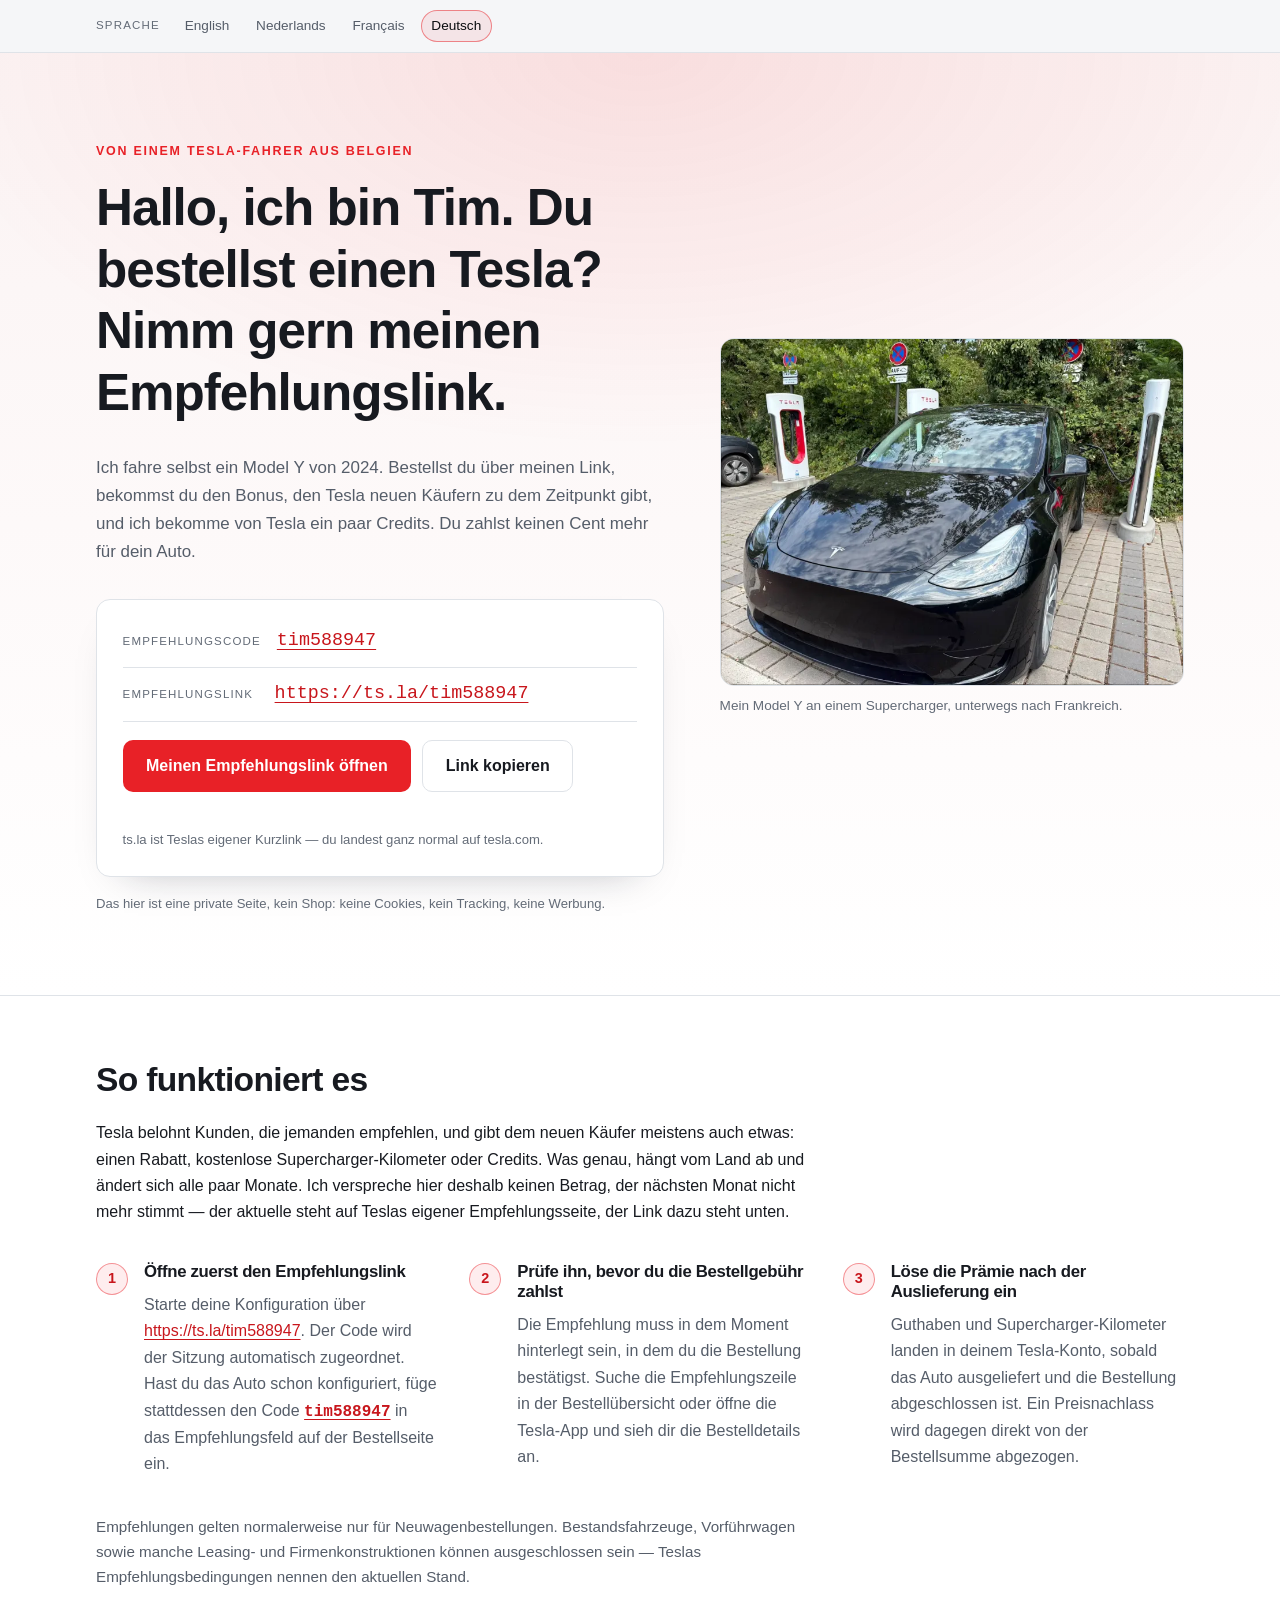
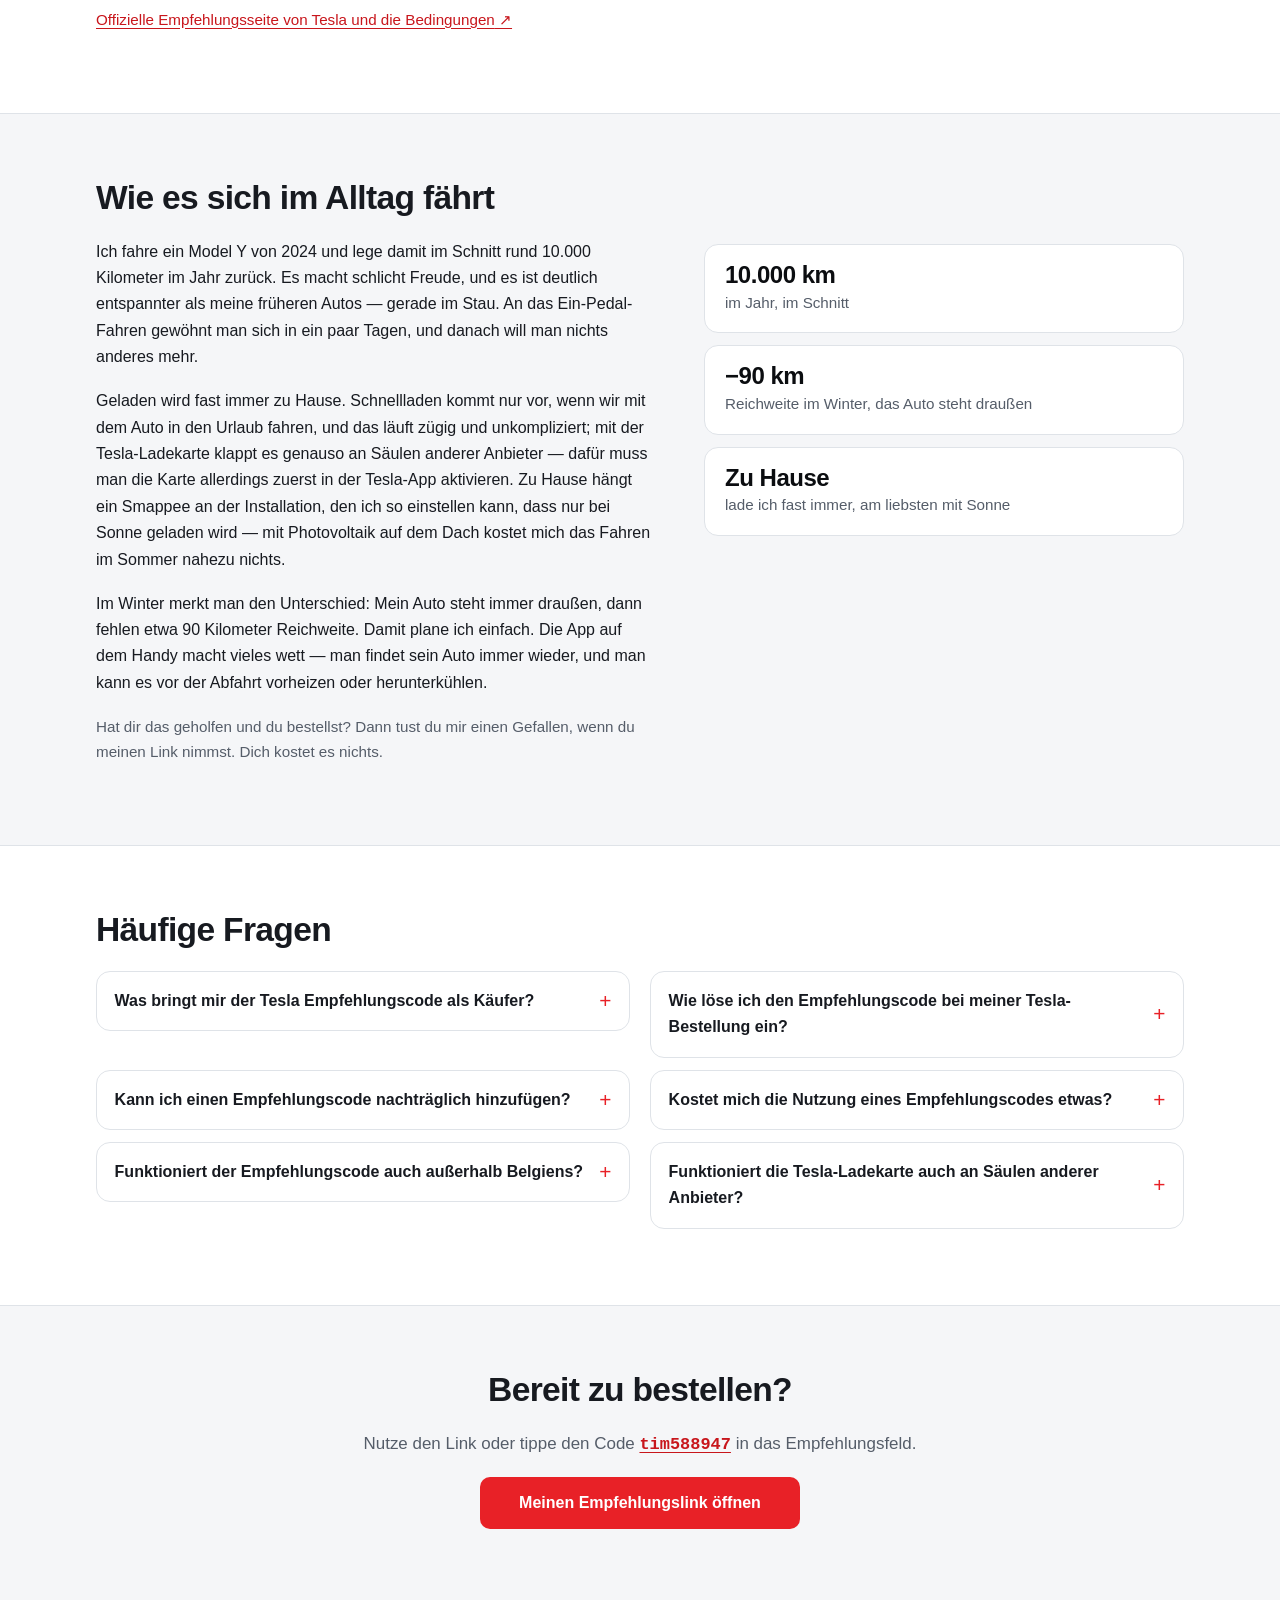
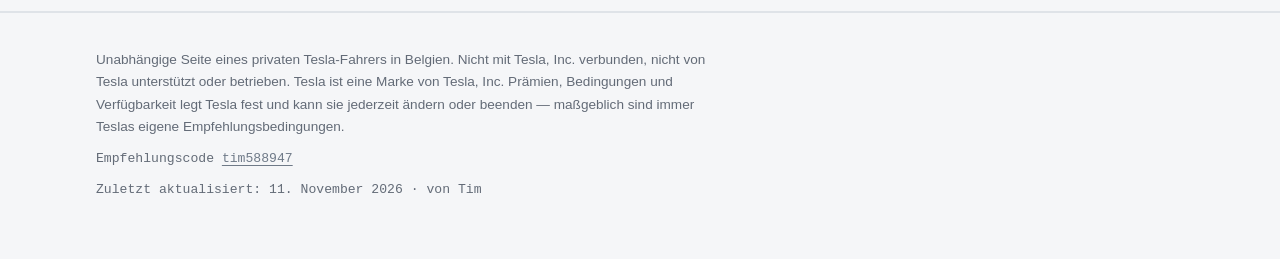
==== commit 73b5602a: "Make the page read like a person wrote it Open with who I am and my own car photo instead of a sales" ====
--- a/de.html
+++ b/de.html
@@ -4,8 +4,8 @@
 <meta charset="utf-8">
 <meta name="viewport" content="width=device-width, initial-scale=1">
 
-<title>Tesla Empfehlungscode tim588947 — Bonus für deine Bestellung</title>
-<meta name="description" content="Tesla Empfehlungscode tim588947 für deine Tesla-Bestellung. Link kopieren, Code vor der Bestätigung eintragen und den aktuellen Bonus sichern.">
+<title>Tims Tesla Empfehlungscode (tim588947) — von einem Model-Y-Fahrer aus Belgien</title>
+<meta name="description" content="Ich bin Tim und fahre ein Model Y in Belgien. Bestellst du einen neuen Tesla über meinen Empfehlungslink, bekommst du den Bonus, den Tesla an dem Tag anbietet. Es kostet dich nichts extra.">
 <link rel="canonical" href="https://timdg01.github.io/tesla-referral/de.html">
 <link rel="alternate" hreflang="en" href="https://timdg01.github.io/tesla-referral/">
 <link rel="alternate" hreflang="nl" href="https://timdg01.github.io/tesla-referral/nl.html">
@@ -20,8 +20,8 @@
 <!-- Open Graph -->
 <meta property="og:type" content="website">
 <meta property="og:site_name" content="Tesla referral · tim588947">
-<meta property="og:title" content="Tesla Empfehlungscode tim588947 — Bonus für deine Bestellung">
-<meta property="og:description" content="Tesla Empfehlungscode tim588947 für deine Tesla-Bestellung. Link kopieren, Code vor der Bestätigung eintragen und den aktuellen Bonus sichern.">
+<meta property="og:title" content="Tims Tesla Empfehlungscode (tim588947) — von einem Model-Y-Fahrer aus Belgien">
+<meta property="og:description" content="Ich bin Tim und fahre ein Model Y in Belgien. Bestellst du einen neuen Tesla über meinen Empfehlungslink, bekommst du den Bonus, den Tesla an dem Tag anbietet. Es kostet dich nichts extra.">
 <meta property="og:url" content="https://timdg01.github.io/tesla-referral/de.html">
 <meta property="og:locale" content="de_DE">
 <meta property="og:locale:alternate" content="en_GB">
@@ -34,8 +34,8 @@
 
 <!-- Twitter -->
 <meta name="twitter:card" content="summary_large_image">
-<meta name="twitter:title" content="Tesla Empfehlungscode tim588947 — Bonus für deine Bestellung">
-<meta name="twitter:description" content="Tesla Empfehlungscode tim588947 für deine Tesla-Bestellung. Link kopieren, Code vor der Bestätigung eintragen und den aktuellen Bonus sichern.">
+<meta name="twitter:title" content="Tims Tesla Empfehlungscode (tim588947) — von einem Model-Y-Fahrer aus Belgien">
+<meta name="twitter:description" content="Ich bin Tim und fahre ein Model Y in Belgien. Bestellst du einen neuen Tesla über meinen Empfehlungslink, bekommst du den Bonus, den Tesla an dem Tag anbietet. Es kostet dich nichts extra.">
 <meta name="twitter:image" content="https://timdg01.github.io/tesla-referral/img/og.png">
 <meta name="twitter:image:alt" content="Tesla referral code tim588947">
 
@@ -67,14 +67,14 @@
       "@type": "WebPage",
       "@id": "https://timdg01.github.io/tesla-referral/de.html#webpage",
       "url": "https://timdg01.github.io/tesla-referral/de.html",
-      "name": "Tesla Empfehlungscode tim588947 — Bonus für deine Bestellung",
-      "description": "Tesla Empfehlungscode tim588947 für deine Tesla-Bestellung. Link kopieren, Code vor der Bestätigung eintragen und den aktuellen Bonus sichern.",
+      "name": "Tims Tesla Empfehlungscode (tim588947) — von einem Model-Y-Fahrer aus Belgien",
+      "description": "Ich bin Tim und fahre ein Model Y in Belgien. Bestellst du einen neuen Tesla über meinen Empfehlungslink, bekommst du den Bonus, den Tesla an dem Tag anbietet. Es kostet dich nichts extra.",
       "inLanguage": "de",
       "isPartOf": {
         "@id": "https://timdg01.github.io/tesla-referral/#website"
       },
-      "datePublished": "2026-08-18",
-      "dateModified": "2026-08-18",
+      "datePublished": "2026-11-11",
+      "dateModified": "2026-11-11",
       "author": {
         "@type": "Person",
         "name": "Tim"
@@ -165,11 +165,17 @@
 
   <section class="hero">
     <div class="wrap">
-      <p class="eyebrow">Tesla Empfehlung · Belgien</p>
-      <h1>Bestelle einen Tesla mit meinem Empfehlungscode und sichere dir den aktuellen Bonus</h1>
-      <p class="lede">Tesla gibt neuen Käufern einen Empfehlungsbonus, wenn sie empfohlen wurden. Nutze meinen Referral-Link oder Empfehlungscode, bevor du deine Bestellung bestätigst — es kostet dich nichts und dauert etwa zehn Sekunden.</p>
-
-      <img class="hero-art" src="img/hero-car.svg" alt="Illustration eines Elektroautos, das nachts an einer Ladesäule hängt" width="420" height="200">
+      <p class="eyebrow">Von einem Tesla-Fahrer aus Belgien</p>
+      <h1>Hallo, ich bin Tim. Du bestellst einen Tesla? Nimm gern meinen Empfehlungslink.</h1>
+      <p class="lede">Ich fahre selbst ein Model Y von 2024. Bestellst du über meinen Link, bekommst du den Bonus, den Tesla neuen Käufern zu dem Zeitpunkt gibt, und ich bekomme von Tesla ein paar Credits. Du zahlst keinen Cent mehr für dein Auto.</p>
+
+      <figure class="hero-photo">
+        <picture>
+          <source type="image/webp" srcset="img/my-model-y-800.webp 800w, img/my-model-y-1400.webp 1400w" sizes="(min-width: 64rem) 32rem, 100vw">
+          <img src="img/my-model-y-800.jpg" alt="Mein schwarzes Tesla Model Y an einem Tesla Supercharger in Frankreich" width="800" height="600" fetchpriority="high" decoding="async">
+        </picture>
+        <figcaption>Mein Model Y an einem Supercharger, unterwegs nach Frankreich.</figcaption>
+      </figure>
 
       <div class="card card--code">
         <div class="code-row">
@@ -190,16 +196,17 @@
           </button>
         </div>
         <p class="status" id="copy-status" role="status" aria-live="polite"></p>
+        <p class="micro">ts.la ist Teslas eigener Kurzlink — du landest ganz normal auf tesla.com.</p>
       </div>
 
-      <p class="micro">Kein Tracking, keine Werbung, keine Cookies, keine Datenerfassung. Diese Seite ist eine einfache HTML-Datei.</p>
+      <p class="micro">Das hier ist eine private Seite, kein Shop: keine Cookies, kein Tracking, keine Werbung.</p>
     </div>
   </section>
 
   <section class="section" id="how-it-works" aria-labelledby="how-it-works-title">
     <div class="wrap">
-      <h2 id="how-it-works-title">Was du bekommst und wie du den Code einlöst</h2>
-      <p>Ein Tesla Empfehlungscode — auch Referral Code oder Rabattcode für eine Tesla-Neubestellung genannt — bringt dem Käufer einen Bonus, den Tesla je Land festlegt und alle paar Monate anpasst. In Belgien war das je nach laufender Kampagne ein Rabatt auf den Kaufpreis, kostenlose Supercharger-Kilometer oder Guthaben für Tesla-Shop und App. Weil sich der Betrag ändert, lautet die ehrliche Antwort: Prüfe den Wert am Tag deiner Bestellung auf Teslas eigener Empfehlungsseite.</p>
+      <h2 id="how-it-works-title">So funktioniert es</h2>
+      <p>Tesla belohnt Kunden, die jemanden empfehlen, und gibt dem neuen Käufer meistens auch etwas: einen Rabatt, kostenlose Supercharger-Kilometer oder Credits. Was genau, hängt vom Land ab und ändert sich alle paar Monate. Ich verspreche hier deshalb keinen Betrag, der nächsten Monat nicht mehr stimmt — der aktuelle steht auf Teslas eigener Empfehlungsseite, der Link dazu steht unten.</p>
 
       <ol class="steps">
         <li>
@@ -221,47 +228,22 @@
     </div>
   </section>
 
-  <section class="section section--alt" id="ownership" aria-labelledby="gallery-title">
-    <div class="wrap">
-      <h2 id="gallery-title">Wie der Alltag mit einem Tesla wirklich aussieht</h2>
-      <ul class="features">
-        <li class="feature">
-          <img src="img/home-charging.svg" alt="Zu Hause laden mit Sonnenstrom" width="200" height="140" loading="lazy" decoding="async">
-          <h3>Zu Hause laden mit Sonnenstrom</h3>
-          <p>Fast alles lade ich zu Hause. Mit Photovoltaik und einem Smappee, der nur bei Sonne lädt, kostet mich das Fahren im Sommer so gut wie nichts.</p>
-        </li>
-        <li class="feature">
-          <img src="img/supercharger.svg" alt="Schnellladen im Urlaub" width="200" height="140" loading="lazy" decoding="async">
-          <h3>Schnellladen im Urlaub</h3>
-          <p>Schnell lade ich nur, wenn wir mit dem Auto in den Urlaub fahren. Das geht zügig und unkompliziert, und die Tesla-Ladekarte funktioniert auch an Säulen anderer Anbieter — die Karte vorher in der Tesla-App aktivieren.</p>
-        </li>
-        <li class="feature">
-          <img src="img/winter-range.svg" alt="Im Winter rund 90 km weniger" width="200" height="140" loading="lazy" decoding="async">
-          <h3>Im Winter rund 90 km weniger</h3>
-          <p>Mein Auto steht immer draußen. Im Winter kostet das etwa 90 Kilometer Reichweite — damit plane ich einfach, mehr ist es nicht.</p>
-        </li>
-      </ul>
-    </div>
-  </section>
-
-  <section class="section" id="my-tesla" aria-labelledby="my-tesla-title">
-    <div class="wrap">
-      <h2 id="my-tesla-title">Tesla fahren in Belgien — meine eigene Erfahrung</h2>
-      <figure class="photo">
-        <picture>
-          <source type="image/webp" srcset="img/my-model-y-800.webp 800w, img/my-model-y-1400.webp 1400w" sizes="(min-width: 64rem) 30rem, 100vw">
-          <img src="img/my-model-y-800.jpg" alt="Mein schwarzes Tesla Model Y an einem Tesla Supercharger in Frankreich" width="800" height="600" loading="lazy" decoding="async">
-        </picture>
-        <figcaption>Mein eigenes Model Y an einem Supercharger, unterwegs nach Frankreich.</figcaption>
-      </figure>
+  <section class="section section--alt" id="my-tesla" aria-labelledby="my-tesla-title">
+    <div class="wrap">
+      <h2 id="my-tesla-title">Wie es sich im Alltag fährt</h2>
       <p>Ich fahre ein Model Y von 2024 und lege damit im Schnitt rund 10.000 Kilometer im Jahr zurück. Es macht schlicht Freude, und es ist deutlich entspannter als meine früheren Autos — gerade im Stau. An das Ein-Pedal-Fahren gewöhnt man sich in ein paar Tagen, und danach will man nichts anderes mehr.</p>
       <p>Geladen wird fast immer zu Hause. Schnellladen kommt nur vor, wenn wir mit dem Auto in den Urlaub fahren, und das läuft zügig und unkompliziert; mit der Tesla-Ladekarte klappt es genauso an Säulen anderer Anbieter — dafür muss man die Karte allerdings zuerst in der Tesla-App aktivieren. Zu Hause hängt ein Smappee an der Installation, den ich so einstellen kann, dass nur bei Sonne geladen wird — mit Photovoltaik auf dem Dach kostet mich das Fahren im Sommer nahezu nichts.</p>
       <p>Im Winter merkt man den Unterschied: Mein Auto steht immer draußen, dann fehlen etwa 90 Kilometer Reichweite. Damit plane ich einfach. Die App auf dem Handy macht vieles wett — man findet sein Auto immer wieder, und man kann es vor der Abfahrt vorheizen oder herunterkühlen.</p>
-      <p class="note">Ich beantworte gerne ehrliche Fragen vor deiner Bestellung — auch zu den nervigen Seiten. Wenn dir die Infos hier helfen, kostet dich mein Empfehlungscode nichts und bringt dir den Bonus.</p>
-    </div>
-  </section>
-
-  <section class="section section--alt" id="faq" aria-labelledby="faq-title">
+      <p class="note">Hat dir das geholfen und du bestellst? Dann tust du mir einen Gefallen, wenn du meinen Link nimmst. Dich kostet es nichts.</p>
+      <ul class="facts">
+        <li><strong>10.000 km</strong> <span>im Jahr, im Schnitt</span></li>
+        <li><strong>−90 km</strong> <span>Reichweite im Winter, das Auto steht draußen</span></li>
+        <li><strong>Zu Hause</strong> <span>lade ich fast immer, am liebsten mit Sonne</span></li>
+      </ul>
+    </div>
+  </section>
+
+  <section class="section" id="faq" aria-labelledby="faq-title">
     <div class="wrap">
       <h2 id="faq-title">Häufige Fragen</h2>
       <details class="faq">
@@ -291,7 +273,7 @@
     </div>
   </section>
 
-  <section class="section section--cta" aria-labelledby="cta-title">
+  <section class="section section--alt section--cta" aria-labelledby="cta-title">
     <div class="wrap">
       <h2 id="cta-title">Bereit zu bestellen?</h2>
       <p class="lede">Nutze den Link oder tippe den Code <a class="code-inline" data-ref-link data-ref-code href="https://ts.la/tim588947" rel="nofollow noopener">tim588947</a> in das Empfehlungsfeld.</p>
@@ -307,7 +289,7 @@
   <div class="wrap">
     <p>Unabhängige Seite eines privaten Tesla-Fahrers in Belgien. Nicht mit Tesla, Inc. verbunden, nicht von Tesla unterstützt oder betrieben. Tesla ist eine Marke von Tesla, Inc. Prämien, Bedingungen und Verfügbarkeit legt Tesla fest und kann sie jederzeit ändern oder beenden — maßgeblich sind immer Teslas eigene Empfehlungsbedingungen.</p>
     <p class="micro">Empfehlungscode <a class="code-link" data-ref-link data-ref-code href="https://ts.la/tim588947" rel="nofollow noopener">tim588947</a></p>
-    <p class="micro">Zuletzt aktualisiert: <time datetime="2026-08-18">18. August 2026</time> · von Tim</p>
+    <p class="micro">Zuletzt aktualisiert: <time datetime="2026-11-11">11. November 2026</time> · von Tim</p>
   </div>
 </footer>
 
--- a/style.css
+++ b/style.css
@@ -342,51 +342,45 @@
   background: var(--accent-soft);
 }
 
-/* ---------- illustrations ---------- */
-
-.hero-art {
+/* ---------- hero photo ---------- */
+
+.hero-photo { margin: 1.75rem 0 0; }
+.hero-photo img {
   display: block;
   width: 100%;
-  max-width: 27rem;
   height: auto;
-  margin: 1.75rem 0 0;
-}
-
-.features {
+  aspect-ratio: 3 / 2;
+  object-fit: cover;
+  border-radius: var(--radius);
+  border: 1px solid var(--line);
+  background: var(--card);
+}
+.hero-photo figcaption { margin-top: 0.55rem; font-size: 0.85rem; color: var(--faint); }
+
+.card .micro { margin-top: 0.2rem; }
+
+/* ---------- a few numbers from my own use ---------- */
+
+.facts {
   list-style: none;
   margin: 1.75rem 0 0;
   padding: 0;
   display: grid;
-  gap: 1rem;
-}
-.feature {
+  gap: 0.75rem;
+}
+.facts li {
   background: var(--card);
   border: 1px solid var(--line);
   border-radius: var(--radius);
-  padding: 1.1rem 1.25rem 1.35rem;
-}
-.feature img {
+  padding: 1rem 1.25rem;
+}
+.facts strong {
   display: block;
-  width: 100%;
-  max-width: 10rem;
-  height: auto;
-  margin: 0 auto 0.6rem;
-}
-.feature h3 { margin-bottom: 0.35rem; }
-.feature p { margin: 0; color: var(--muted); font-size: 0.95rem; }
-
-/* ---------- photo ---------- */
-
-.photo { margin: 0 0 1.5rem; }
-.photo img {
-  display: block;
-  width: 100%;
-  height: auto;
-  border-radius: var(--radius);
-  border: 1px solid var(--line);
-  background: var(--card);
-}
-.photo figcaption { margin-top: 0.55rem; font-size: 0.85rem; color: var(--faint); }
+  font-size: 1.5rem;
+  line-height: 1.2;
+  letter-spacing: -0.02em;
+}
+.facts span { color: var(--muted); font-size: 0.95rem; }
 
 /* ---------- larger screens ---------- */
 
@@ -402,9 +396,7 @@
   .code-label { flex: 0 0 8.5rem; }
   .code-value { font-size: 1.15rem; }
   .btn { flex: 0 1 auto; }
-  .hero-art { max-width: 33rem; }
-  .features { grid-template-columns: repeat(3, 1fr); }
-  .feature img { max-width: 8.5rem; }
+  .facts { grid-template-columns: repeat(3, 1fr); }
 }
 
 /* ---------- desktop ---------- */
@@ -416,7 +408,7 @@
   h1 { font-size: 3.2rem; }
   h2 { font-size: 2.1rem; }
 
-  /* hero: text and referral card on the left, the illustration on the right */
+  /* hero: text and referral card on the left, the photo on the right */
   .hero { padding: 5.5rem 0 5rem; }
   .hero .wrap {
     display: grid;
@@ -435,7 +427,8 @@
   .hero .lede { grid-area: lede; }
   .hero .card { grid-area: card; margin-top: 1rem; }
   .hero .micro { grid-area: micro; }
-  .hero-art { grid-area: art; align-self: center; max-width: none; margin: 0; }
+  .hero-photo { grid-area: art; align-self: center; margin: 0; }
+  .hero-photo img { aspect-ratio: 4 / 3; }
 
   /* keep running text at a readable line length on the wider layout */
   .section .wrap > p,
@@ -451,10 +444,6 @@
   }
   .steps li { margin-bottom: 0; }
 
-  .features { gap: 1.5rem; }
-  .feature { padding: 1.5rem 1.6rem 1.75rem; }
-  .feature img { max-width: 11rem; }
-
   #faq .wrap {
     display: grid;
     grid-template-columns: repeat(2, minmax(0, 1fr));
@@ -463,7 +452,7 @@
   }
   #faq h2 { grid-column: 1 / -1; }
 
-  /* own-experience section: text on the left, the photo beside it */
+  /* own-experience section: text on the left, the numbers beside it */
   #my-tesla .wrap {
     display: grid;
     grid-template-columns: minmax(0, 1fr) minmax(0, 30rem);
@@ -472,7 +461,7 @@
   }
   #my-tesla .wrap > * { grid-column: 1; }
   #my-tesla .wrap > h2 { grid-column: 1 / -1; }
-  #my-tesla .photo { grid-column: 2; grid-row: 2 / span 4; margin: 0.35rem 0 0; }
+  #my-tesla .facts { grid-column: 2; grid-row: 2 / span 4; grid-template-columns: 1fr; margin: 0.35rem 0 0; }
 }
 
 @media (prefers-reduced-motion: reduce) {
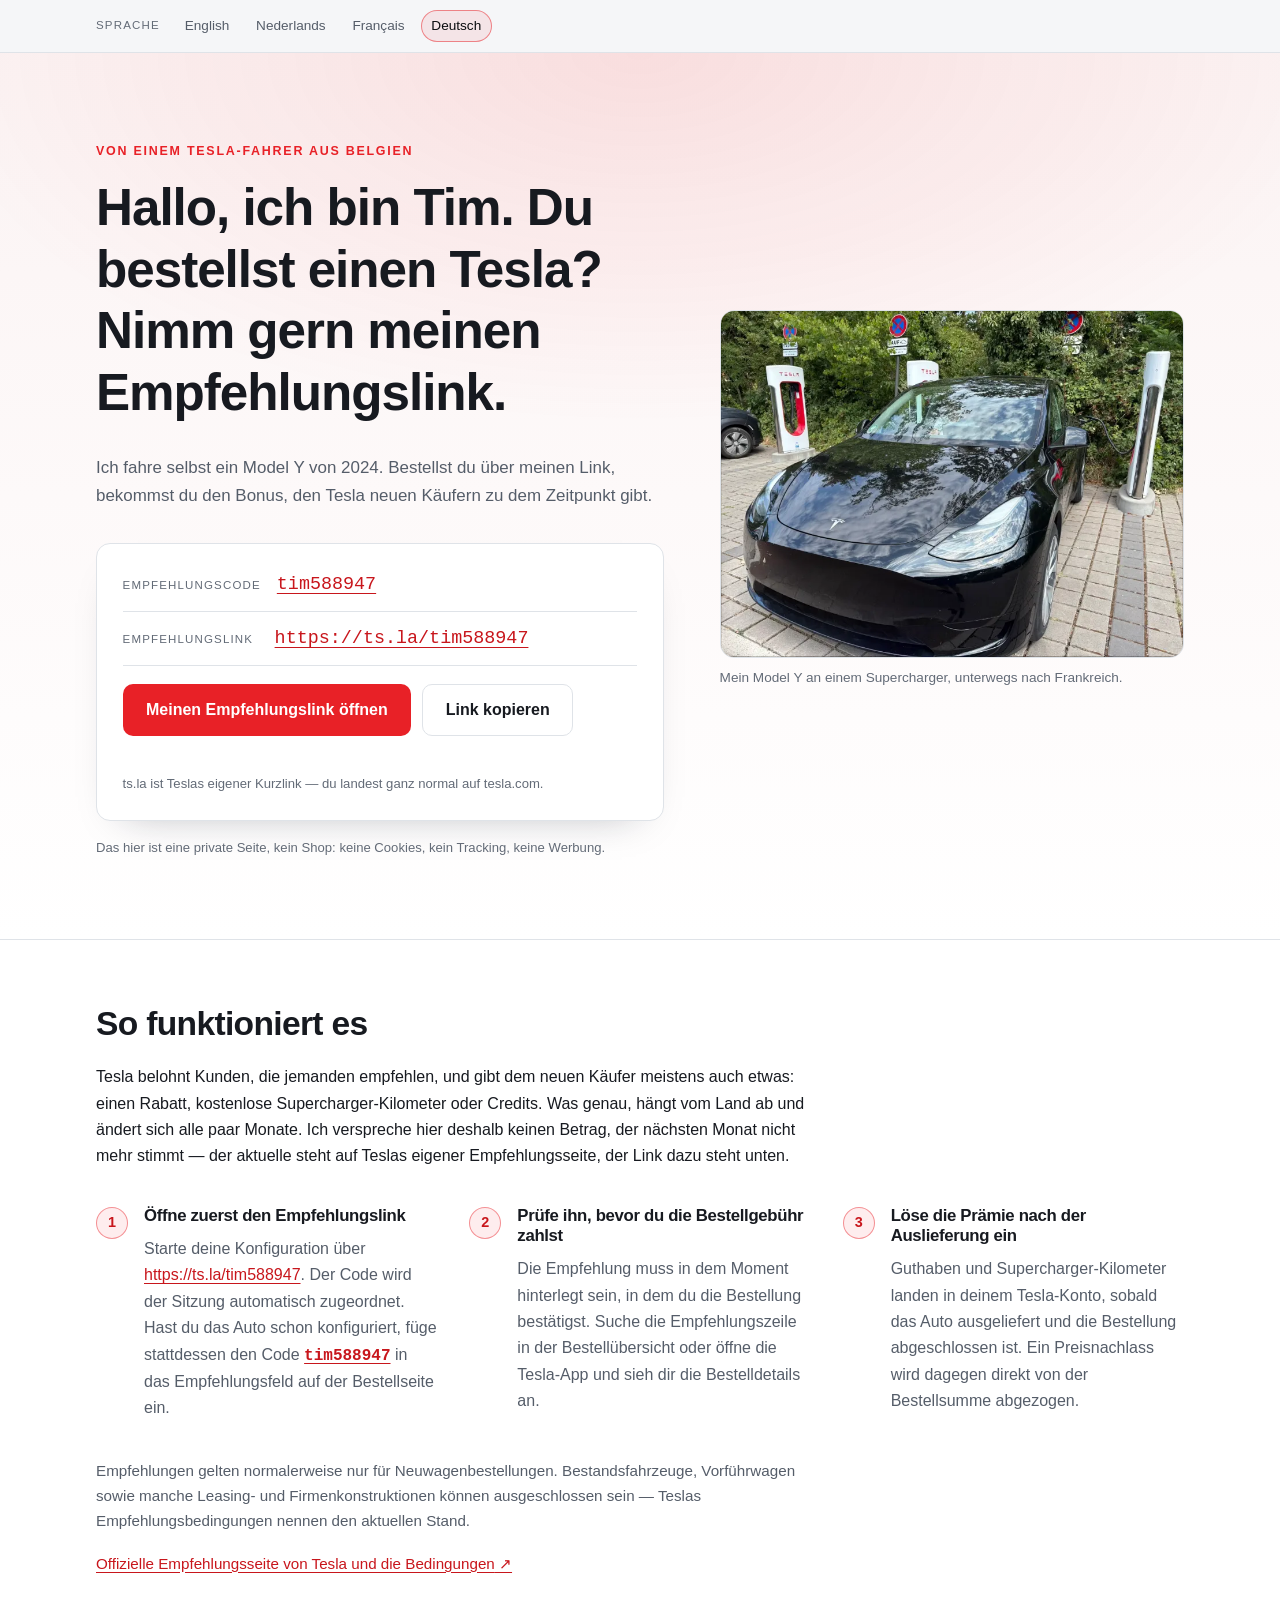
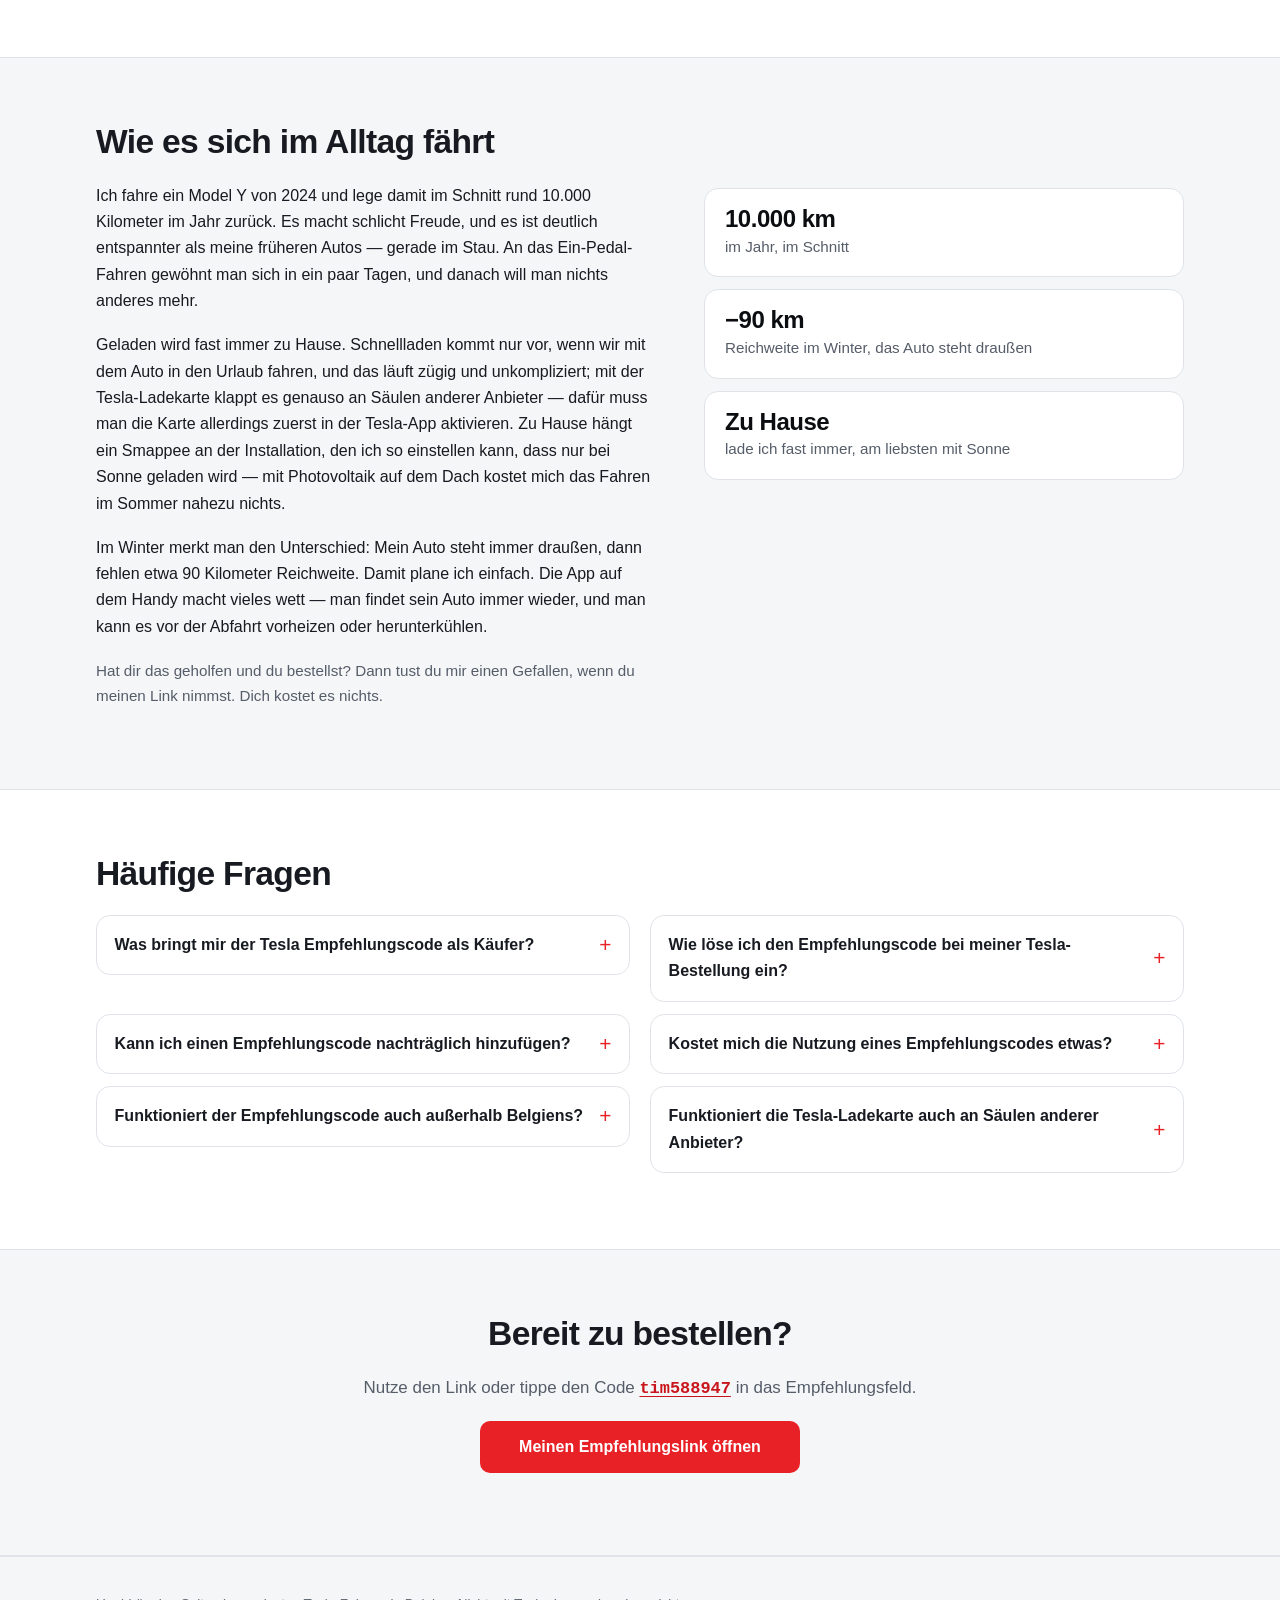
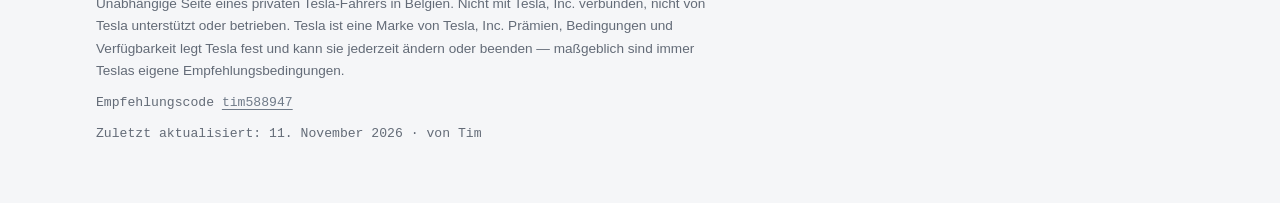
==== commit 9638d319: "Shorten the intro above the photo to the two sentences that matter Co-Authored-By: Claude Sonnet 5.5" ====
--- a/de.html
+++ b/de.html
@@ -167,7 +167,7 @@
     <div class="wrap">
       <p class="eyebrow">Von einem Tesla-Fahrer aus Belgien</p>
       <h1>Hallo, ich bin Tim. Du bestellst einen Tesla? Nimm gern meinen Empfehlungslink.</h1>
-      <p class="lede">Ich fahre selbst ein Model Y von 2024. Bestellst du über meinen Link, bekommst du den Bonus, den Tesla neuen Käufern zu dem Zeitpunkt gibt, und ich bekomme von Tesla ein paar Credits. Du zahlst keinen Cent mehr für dein Auto.</p>
+      <p class="lede">Ich fahre selbst ein Model Y von 2024. Bestellst du über meinen Link, bekommst du den Bonus, den Tesla neuen Käufern zu dem Zeitpunkt gibt.</p>
 
       <figure class="hero-photo">
         <picture>
